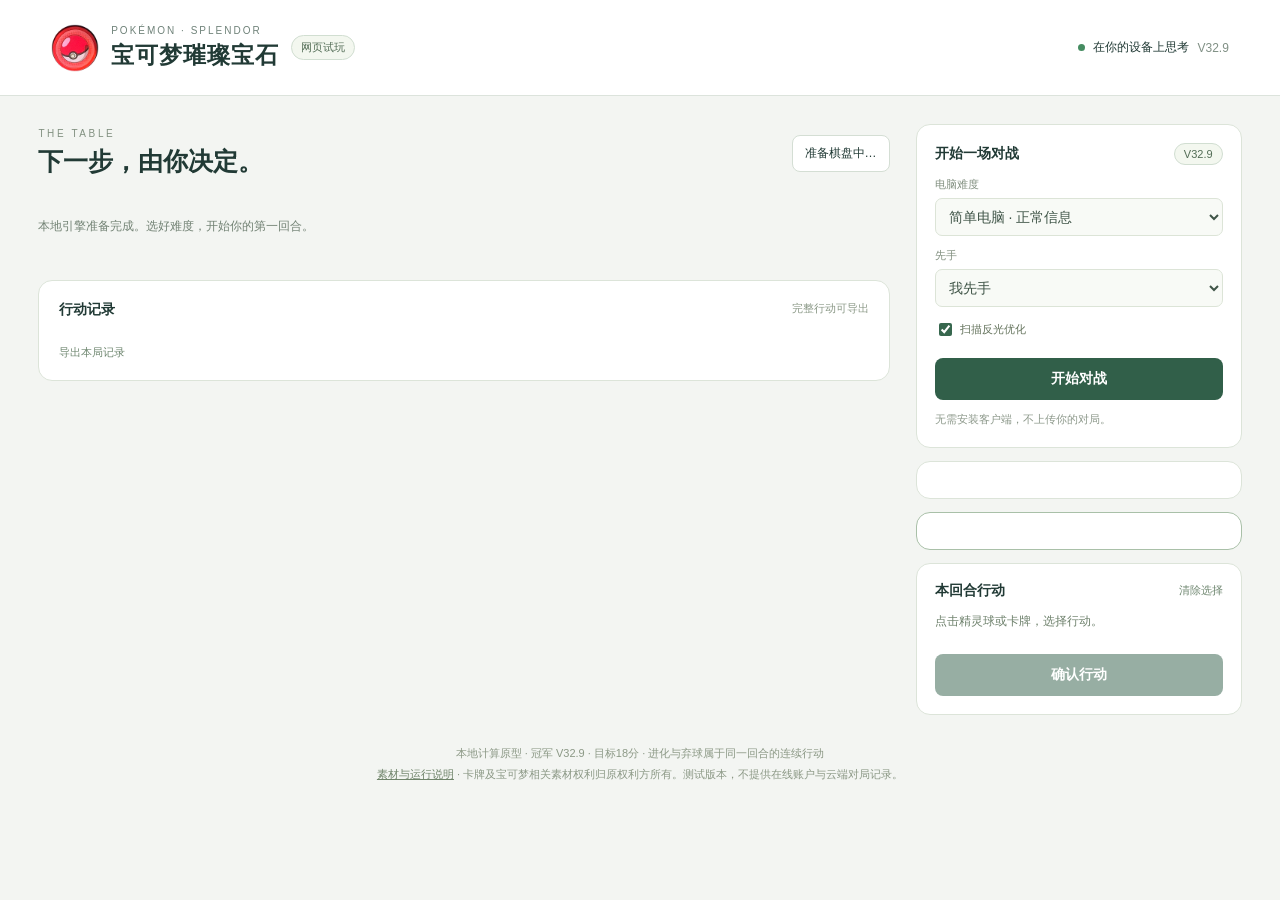
==== index.html @ 97e4002e "Publish browser-local V32.9 static demo" ====
<!doctype html>
<html lang="zh-CN"><head><meta charset="utf-8"><meta name="viewport" content="width=device-width,initial-scale=1"><title>宝可梦璀璨宝石 · 本地 AI 对战</title><link rel="stylesheet" href="style.css"><link rel="stylesheet" href="art.css"></head>
<body>
<header><div class="brand"><img src="assets/balls/ball-red.png" alt=""><div><small>POKÉMON · SPLENDOR</small><h1>宝可梦璀璨宝石</h1></div><span class="tag">网页试玩</span></div><div class="local"><i></i>在你的设备上思考<span id="version">正在加载</span></div></header>
<main><section class="table-area">
<div class="table-heading"><div><span class="eyebrow">THE TABLE</span><h2>下一步，由你决定。</h2></div><div class="turn" id="turn">准备棋盘中…</div></div>
<section class="bank" aria-label="公共精灵球" id="bank"></section>
<div class="hint" id="hint">首次下载冠军模型和计算引擎。之后 AI 的思考全部在本地完成。</div>
<section class="market" id="market" aria-label="卡牌展示区"></section>
<section class="history-box"><h3>行动记录 <span>完整行动可导出</span></h3><ol id="history"></ol><button id="export" class="text-button">导出本局记录</button></section>
</section><aside>
<section class="settings panel"><div class="panel-title"><h3>开始一场对战</h3><span class="tag">V32.9</span></div><label for="difficulty">电脑难度</label><select id="difficulty"><option value="simple">简单电脑 · 正常信息</option><option value="medium">中等电脑 · 正常信息</option><option value="hard">困难电脑 · 公开信息</option></select><label for="first">先手</label><select id="first"><option value="0">我先手</option><option value="1">电脑先手</option></select><label class="scan-toggle"><input type="checkbox" id="scan-correction" checked> 扫描反光优化</label><button id="new" class="primary" disabled>加载本地引擎中…</button><p class="fine" id="runtime">无需安装客户端，不上传你的对局。</p></section>
<section class="panel player-panel" id="opponent"></section><section class="panel player-panel own" id="human"></section>
<section class="panel decision"><div class="panel-title"><h3 id="decision-title">本回合行动</h3><button id="clear" class="text-button">清除选择</button></div><p id="selection">点击精灵球或卡牌，选择行动。</p><div id="actions"></div><button id="confirm" class="primary" disabled>确认行动</button><div id="thinking" hidden><div class="pulse-ball"></div><span>电脑正在本地搜索，请稍候…</span></div></section>
</aside></main>
<footer>本地计算原型 · 冠军 V32.9 · 目标18分 · 进化与弃球属于同一回合的连续行动<br><a href="ASSETS.md">素材与运行说明</a> · 卡牌及宝可梦相关素材权利归原权利方所有。测试版本，不提供在线账户与云端对局记录。</footer>
<div id="zoom" hidden aria-label="卡牌放大预览"></div><div id="toast" role="status" hidden></div>
<script type="module" src="app.js"></script></body></html>
---- style.css ----
@font-face{font-family:system;src:local("Microsoft YaHei")}*{box-sizing:border-box}body{margin:0;background:#f3f5f2;color:#213a35;font-family:system,"Microsoft YaHei",sans-serif;font-size:14px}button,select{font:inherit}button{cursor:pointer}button:disabled{cursor:default;opacity:.5}header{height:96px;background:#fff;border-bottom:1px solid #dce3dc;padding:0 4vw;display:flex;justify-content:space-between;align-items:center}.brand{display:flex;gap:12px;align-items:center}.brand>img{width:54px;height:54px;image-rendering:pixelated}.brand small{font-size:10px;letter-spacing:2px;color:#6f8279}h1{margin:3px 0;font-size:23px;letter-spacing:1px}.tag{border:1px solid #d1ded1;background:#f3f7ef;border-radius:20px;padding:4px 9px;font-size:11px;color:#526c55;white-space:nowrap}.local{display:flex;gap:8px;align-items:center;font-size:12px}.local i{width:7px;height:7px;background:#458c61;border-radius:50%}.local span{color:#809085}main{max-width:1490px;margin:auto;padding:28px 3vw;display:grid;grid-template-columns:minmax(0,1fr) 326px;gap:26px}.table-heading{display:flex;justify-content:space-between;align-items:center;margin-bottom:22px}.eyebrow{letter-spacing:2.6px;font-size:10px;color:#829181}h2{font-size:25px;margin:5px 0}.turn{font-size:12px;border:1px solid #d4ded4;border-radius:8px;padding:9px 12px;background:white}.bank{display:grid;grid-template-columns:repeat(6,1fr);gap:9px}.ball-button{position:relative;border:1px solid #dce3d8;background:#fff;border-radius:14px;min-height:100px;display:flex;flex-direction:column;align-items:center;gap:2px;color:#455648;transition:transform .16s,border-color .16s,box-shadow .16s}.ball-button:hover:not(:disabled){transform:translateY(-3px);box-shadow:0 8px 16px #213a3510}.ball-button img{width:57px;height:57px;image-rendering:pixelated;filter:drop-shadow(0 5px 3px #25392118)}.ball-button .count{position:absolute;right:9px;top:8px;font-size:16px;font-weight:700}.ball-button .color-label{font-size:11px}.ball-button.selected{border:2px solid #397451;background:#f0f8ed;box-shadow:0 0 0 3px #39745115}.ball-button .selected-count{background:#397451;color:white;border-radius:15px;position:absolute;left:6px;top:7px;min-width:21px;padding:2px;font-size:11px}.hint{font-size:12px;color:#728274;margin:13px 0 20px;min-height:18px}.market{display:flex;flex-direction:column;gap:14px}.tier{display:grid;grid-template-columns:90px repeat(4,minmax(0,1fr));gap:12px;padding:12px;border-radius:16px;background:#e6ece3;border:1px solid #dce5d9;min-height:177px}.tier:first-child{background:#eae6f1;border-color:#e0daea}.deck{border:0;border-radius:7px;padding:0;background:transparent;position:relative;align-self:center}.deck img{width:85px;height:139px;object-fit:contain;filter:drop-shadow(0 3px 2px #19251822)}.deck>span{position:absolute;bottom:4px;right:1px;background:#fcfff9ed;color:#41543e;border-radius:5px;padding:3px 6px;font-size:11px}.card{position:relative;display:flex;justify-content:center;align-self:center;min-height:148px;border:2px solid transparent;background:transparent;border-radius:9px;padding:2px;transition:transform .18s}.card>img{height:149px;max-width:100%;border-radius:5px;object-fit:contain;filter:drop-shadow(0 3px 3px #1925181e)}.card:hover{transform:translateY(-3px)}.card.affordable:after{content:'可捕获';position:absolute;bottom:5px;right:4px;background:#e9ffe7;color:#24753e;font-size:10px;border-radius:4px;padding:3px 5px;box-shadow:0 1px 4px #0002}.card.evolvable:before{content:'可进化';position:absolute;top:4px;right:4px;background:#eee2ff;color:#704997;font-size:10px;border-radius:4px;padding:3px 5px;z-index:1}.card.selected{border-color:#3b805a;background:#d9e9d5}.empty{align-self:center;justify-self:center;color:#a3ada2;font-size:12px}aside{display:flex;flex-direction:column;gap:13px}.panel{border:1px solid #dce4d9;border-radius:14px;padding:18px;background:#fff}.panel-title{display:flex;align-items:center;justify-content:space-between;margin-bottom:12px}h3{font-size:14px;margin:0}.settings label{display:block;font-size:11px;color:#829080;margin:12px 0 6px}select{width:100%;background:#f8faf6;border:1px solid #dce4d7;border-radius:7px;padding:9px;color:#3f5447}.primary{width:100%;border:0;color:#fff;background:#315f49;border-radius:8px;padding:12px;margin-top:13px;font-weight:600}.primary:hover:not(:disabled){background:#244b38}.fine{color:#8c988a;font-size:11px;line-height:1.7;margin:10px 0 0}.player-panel h3{display:flex;justify-content:space-between}.score{font-weight:700;color:#456851}.own{border-color:#a9c0a8}.inventory{display:flex;gap:4px;justify-content:space-between;margin-top:12px}.inventory>div{display:flex;flex-direction:column;align-items:center;min-width:34px;font-size:12px}.inventory img{width:29px;height:29px;image-rendering:pixelated}.inventory small{font-size:10px;color:#899582;margin-top:3px}.mini-cards{display:flex;gap:4px;flex-wrap:wrap;margin-top:9px}.mini{font-size:10px;padding:3px 5px;border:1px solid #dce4d9;border-radius:4px;background:#f8faf6;color:#3c5143}.mini:hover{border-color:#3d7554}.caption{font-size:10px;color:#879783;margin-top:10px}.text-button{border:0;padding:0;background:transparent;color:#6f8770;font-size:11px}.decision p{font-size:12px;line-height:1.6;color:#6e816c;margin:0 0 10px}#actions{max-height:240px;overflow-y:auto;display:flex;flex-direction:column;gap:6px}.action{background:#f6f9f2;border:1px solid #dde7d7;padding:9px;text-align:left;border-radius:7px;font-size:12px;color:#405640;line-height:1.5}.action.chosen{background:#e3efdf;border-color:#44815b}.action small{display:block;color:#84927c;font-size:10px;margin-top:2px}#thinking{align-items:center;gap:9px;font-size:12px;color:#61755e;padding-top:15px}#thinking:not([hidden]){display:flex}.pulse-ball{width:16px;height:16px;border:3px solid #c7d8be;border-top-color:#3a754e;border-radius:50%;animation:spin .8s linear infinite}@keyframes spin{to{transform:rotate(360deg)}}.history-box{margin-top:24px;padding:20px;background:#fff;border-radius:14px;border:1px solid #dce4d9}.history-box h3{display:flex;justify-content:space-between}.history-box h3 span{font-weight:400;font-size:11px;color:#8a9886}#history{max-height:160px;overflow:auto;list-style:none;padding:0;margin:12px 0;font-size:12px;line-height:1.8}#history li{padding:6px 0;border-bottom:1px dashed #e9eee5}#history li span{color:#94a28d;margin-right:8px}footer{text-align:center;font-size:11px;line-height:1.9;color:#8b9885;padding:0 20px 28px}footer a{color:#6f846a}#zoom{position:fixed;pointer-events:none;z-index:20;top:100px;left:50%;transform:translateX(-50%);padding:9px;background:#fff;border-radius:14px;box-shadow:0 15px 80px #16312655}#zoom img{max-height:72vh;max-width:65vw;border-radius:7px}#toast{position:fixed;bottom:24px;left:50%;transform:translateX(-50%);padding:12px 22px;border-radius:10px;background:#294d3b;color:white;z-index:30;max-width:90vw;box-shadow:0 6px 25px #0002}@media(min-width:1500px){.card>img{height:175px}.tier{min-height:201px}.deck img{height:160px}}@media(max-width:1050px){main{grid-template-columns:minmax(0,1fr) 290px;padding:20px 16px;gap:16px}.tier{gap:5px;grid-template-columns:65px repeat(4,minmax(0,1fr));padding:8px}.deck img{width:64px;height:112px}.card>img{height:124px}.card{min-height:124px}.tier{min-height:145px}.bank{gap:5px}.ball-button{min-height:90px}.ball-button img{width:48px;height:48px}.ball-button .count{right:6px;font-size:14px}.brand h1{font-size:19px}.local span{display:none}}@media(max-width:760px){header{height:78px;padding:0 15px}.brand{gap:5px}.brand>img{width:40px;height:40px}.brand .tag,.local{display:none}h1{font-size:19px}main{display:flex;flex-direction:column;padding:20px 10px}.table-heading{margin-bottom:15px}h2{font-size:21px}.bank{gap:4px}.ball-button{min-height:83px;border-radius:10px}.ball-button img{width:42px;height:42px;margin-top:8px}.ball-button .count{right:5px;top:4px;font-size:12px}.ball-button .color-label{font-size:10px}.tier{grid-template-columns:55px repeat(4,minmax(0,1fr));gap:2px;padding:6px;min-height:127px}.card{padding:1px;min-height:110px}.card>img{height:110px}.deck img{width:50px;height:95px}.card.affordable:after{font-size:8px;padding:2px;right:0}.card.evolvable:before{font-size:8px;padding:2px;right:0}.panel{padding:15px}.settings{order:3}.decision{order:-1}aside{gap:10px}.history-box{display:none}.inventory img{width:35px;height:35px}#zoom{top:12vh}}
---- art.css ----
/* Non-destructive display correction. Original scans and all printed information stay intact. */
.brand>img,.ball-button img,.inventory img{image-rendering:auto;object-fit:contain}
.brand>img{width:48px;height:48px}
.ball-button img{width:59px;height:59px;margin-top:8px;filter:drop-shadow(0 4px 3px #243d2422)}
.ball-button .count{z-index:1;background:#ffffffde;border-radius:12px;min-width:23px;padding:1px}
.ball-button.selected img{transform:translateY(-2px);filter:drop-shadow(0 6px 4px #2e713d30)}
.inventory img{width:30px;height:30px}
.card-surface{position:relative;display:block;height:149px;aspect-ratio:600/950;max-width:100%;border-radius:5px;overflow:hidden;filter:drop-shadow(0 3px 3px #1925181e);isolation:isolate}
.card-surface>img{display:block;width:100%;height:100%;object-fit:contain;border-radius:5px;filter:contrast(1.035) saturate(1.04)}
.card-surface>.glare-correction{position:absolute;inset:0;pointer-events:none;filter:brightness(.95) contrast(1.15) saturate(1.10);opacity:.28;mask-image:radial-gradient(ellipse at 78% 48%,#000 0%,#000 15%,transparent 72%)}
.card-surface[data-glare=right]>.glare-correction{opacity:.64;mask-image:radial-gradient(ellipse at 83% 50%,#000 0%,#000 18%,transparent 73%)}
.card-surface[data-glare=top-right]>.glare-correction{opacity:.58;mask-image:radial-gradient(ellipse at 77% 22%,#000 0%,#000 12%,transparent 67%)}
.original-scans .card-surface>img{filter:none}
.original-scans .card-surface>.glare-correction{display:none}
.settings .scan-toggle{display:flex;align-items:center;gap:5px;margin-top:13px;color:#64735c;font-size:11px}
.scan-toggle input{accent-color:#37674e}
#zoom .card-surface{height:min(76vh,820px);max-width:70vw;filter:none;border-radius:8px}
#zoom .card-surface>img{width:100%;height:100%;max-width:none;max-height:none}
@media(min-width:1500px){.card-surface{height:175px}}
@media(max-width:1050px){.card-surface{height:124px}.ball-button img{width:48px;height:48px}}
@media(max-width:760px){.card-surface{height:110px}.ball-button img{width:43px;height:43px}.inventory img{width:35px;height:35px}.tier:first-child{grid-template-columns:55px minmax(0,1fr) 55px minmax(0,1fr)!important}}
@media(prefers-reduced-motion:reduce){.ball-button,.card{transition:none}.pulse-ball{animation:none}}
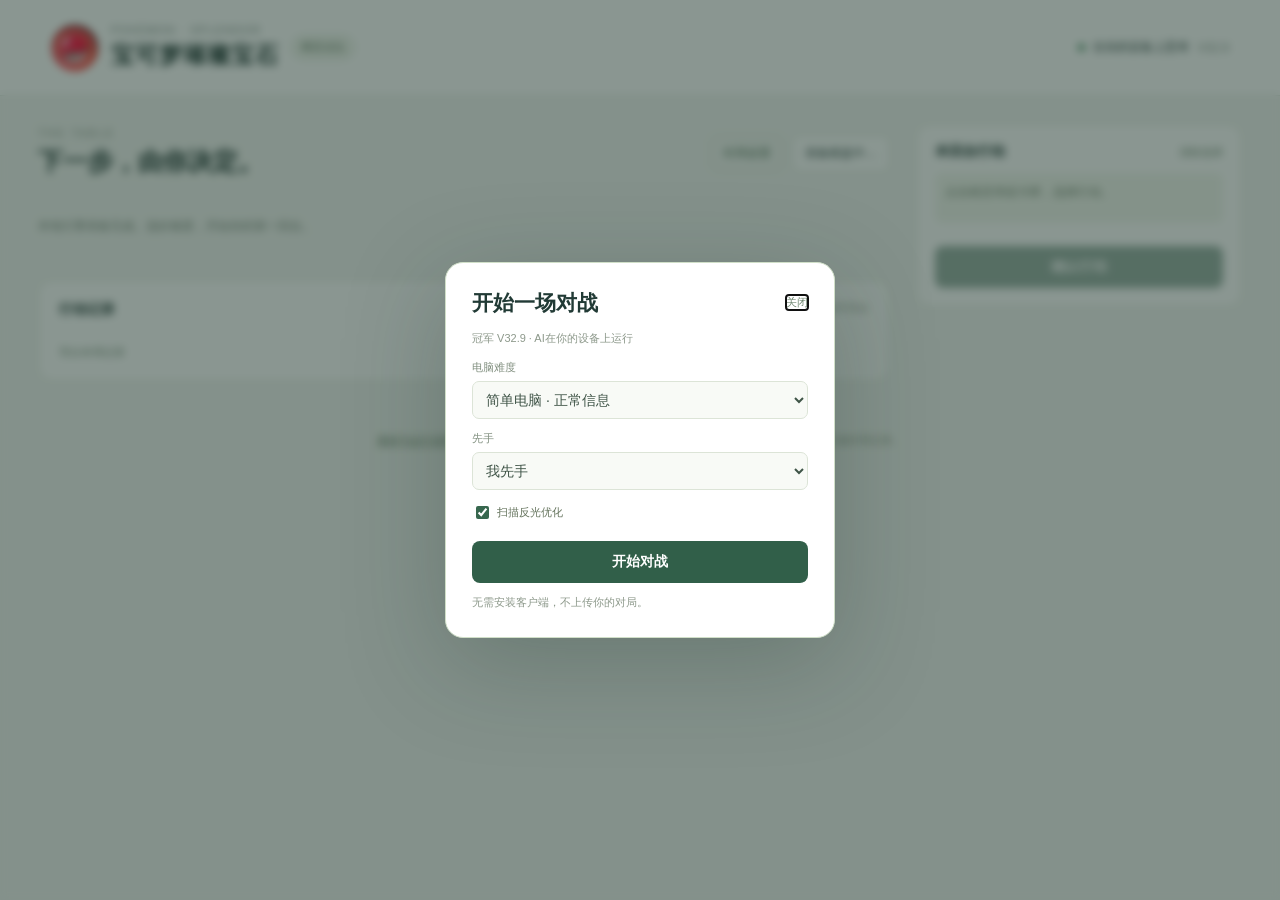
==== commit e5794806: "Publish browser-local V32.9 static demo" ====
--- a/index.html
+++ b/index.html
@@ -1,18 +1,18 @@
 <!doctype html>
-<html lang="zh-CN"><head><meta charset="utf-8"><meta name="viewport" content="width=device-width,initial-scale=1"><title>宝可梦璀璨宝石 · 本地 AI 对战</title><link rel="stylesheet" href="style.css"><link rel="stylesheet" href="art.css"></head>
+<html lang="zh-CN"><head><meta charset="utf-8"><meta name="viewport" content="width=device-width,initial-scale=1"><title>宝可梦璀璨宝石 · 本地 AI 对战</title><link rel="stylesheet" href="style.css"><link rel="stylesheet" href="art.css"><link rel="stylesheet" href="interaction.css?v=2"></head>
 <body>
 <header><div class="brand"><img src="assets/balls/ball-red.png" alt=""><div><small>POKÉMON · SPLENDOR</small><h1>宝可梦璀璨宝石</h1></div><span class="tag">网页试玩</span></div><div class="local"><i></i>在你的设备上思考<span id="version">正在加载</span></div></header>
 <main><section class="table-area">
-<div class="table-heading"><div><span class="eyebrow">THE TABLE</span><h2>下一步，由你决定。</h2></div><div class="turn" id="turn">准备棋盘中…</div></div>
+<div class="table-heading"><div><span class="eyebrow">THE TABLE</span><h2>下一步，由你决定。</h2></div><div class="game-controls"><span id="difficulty-label"></span><button id="open-setup" class="subtle-button" disabled>对局设置</button><div class="turn" id="turn">准备棋盘中…</div></div></div>
 <section class="bank" aria-label="公共精灵球" id="bank"></section>
 <div class="hint" id="hint">首次下载冠军模型和计算引擎。之后 AI 的思考全部在本地完成。</div>
 <section class="market" id="market" aria-label="卡牌展示区"></section>
 <section class="history-box"><h3>行动记录 <span>完整行动可导出</span></h3><ol id="history"></ol><button id="export" class="text-button">导出本局记录</button></section>
 </section><aside>
-<section class="settings panel"><div class="panel-title"><h3>开始一场对战</h3><span class="tag">V32.9</span></div><label for="difficulty">电脑难度</label><select id="difficulty"><option value="simple">简单电脑 · 正常信息</option><option value="medium">中等电脑 · 正常信息</option><option value="hard">困难电脑 · 公开信息</option></select><label for="first">先手</label><select id="first"><option value="0">我先手</option><option value="1">电脑先手</option></select><label class="scan-toggle"><input type="checkbox" id="scan-correction" checked> 扫描反光优化</label><button id="new" class="primary" disabled>加载本地引擎中…</button><p class="fine" id="runtime">无需安装客户端，不上传你的对局。</p></section>
 <section class="panel player-panel" id="opponent"></section><section class="panel player-panel own" id="human"></section>
 <section class="panel decision"><div class="panel-title"><h3 id="decision-title">本回合行动</h3><button id="clear" class="text-button">清除选择</button></div><p id="selection">点击精灵球或卡牌，选择行动。</p><div id="actions"></div><button id="confirm" class="primary" disabled>确认行动</button><div id="thinking" hidden><div class="pulse-ball"></div><span>电脑正在本地搜索，请稍候…</span></div></section>
 </aside></main>
+<dialog id="setup-dialog" aria-labelledby="setup-title"><section class="settings"><div class="panel-title"><h3 id="setup-title">开始一场对战</h3><button id="close-setup" class="text-button" aria-label="关闭对局设置">关闭</button></div><p class="fine">冠军 V32.9 · AI在你的设备上运行</p><label for="difficulty">电脑难度</label><select id="difficulty"><option value="simple">简单电脑 · 正常信息</option><option value="medium">中等电脑 · 正常信息</option><option value="hard">困难电脑 · 公开信息</option></select><label for="first">先手</label><select id="first"><option value="0">我先手</option><option value="1">电脑先手</option></select><label class="scan-toggle"><input type="checkbox" id="scan-correction" checked> 扫描反光优化</label><p id="setup-warning" class="fine" hidden>开始新对局将结束当前对局；关闭此窗口可继续原对局。</p><button id="new" class="primary" disabled>加载本地引擎中…</button><p class="fine" id="runtime">无需安装客户端，不上传你的对局。</p></section></dialog>
 <footer>本地计算原型 · 冠军 V32.9 · 目标18分 · 进化与弃球属于同一回合的连续行动<br><a href="ASSETS.md">素材与运行说明</a> · 卡牌及宝可梦相关素材权利归原权利方所有。测试版本，不提供在线账户与云端对局记录。</footer>
 <div id="zoom" hidden aria-label="卡牌放大预览"></div><div id="toast" role="status" hidden></div>
-<script type="module" src="app.js"></script></body></html>
+<script type="module" src="app.js?v=2"></script></body></html>
--- a/interaction.css
+++ b/interaction.css
@@ -0,0 +1,14 @@
+[hidden]{display:none!important}
+.game-controls{display:flex;align-items:center;gap:9px;flex-wrap:wrap;justify-content:flex-end}
+#difficulty-label{font-size:11px;color:#7c8d75}
+.subtle-button{border:1px solid #cfdcc9;border-radius:7px;background:transparent;color:#466a4d;padding:8px 11px;font-size:12px}
+.subtle-button:hover:not(:disabled){background:#e7efe2}
+#setup-dialog{border:1px solid #d0dfc8;border-radius:18px;padding:26px;width:min(390px,92vw);box-shadow:0 25px 100px #16352640;color:#213a35}
+#setup-dialog::backdrop{background:#162f2580;backdrop-filter:blur(4px)}
+#setup-title{font-size:21px}
+#setup-dialog .fine{line-height:1.7}
+.player-panel:empty{display:none}
+.decision{position:sticky;top:16px}
+#selection{padding:10px;background:#f3f7ef;border-radius:7px;min-height:50px}
+#confirm:not(:disabled){box-shadow:0 3px 12px #315f4925}
+@media(max-width:760px){.game-controls{max-width:50%;gap:5px}.game-controls .turn{font-size:10px;padding:6px}#difficulty-label{display:none}.subtle-button{font-size:11px;padding:6px 9px}.decision{position:static}}
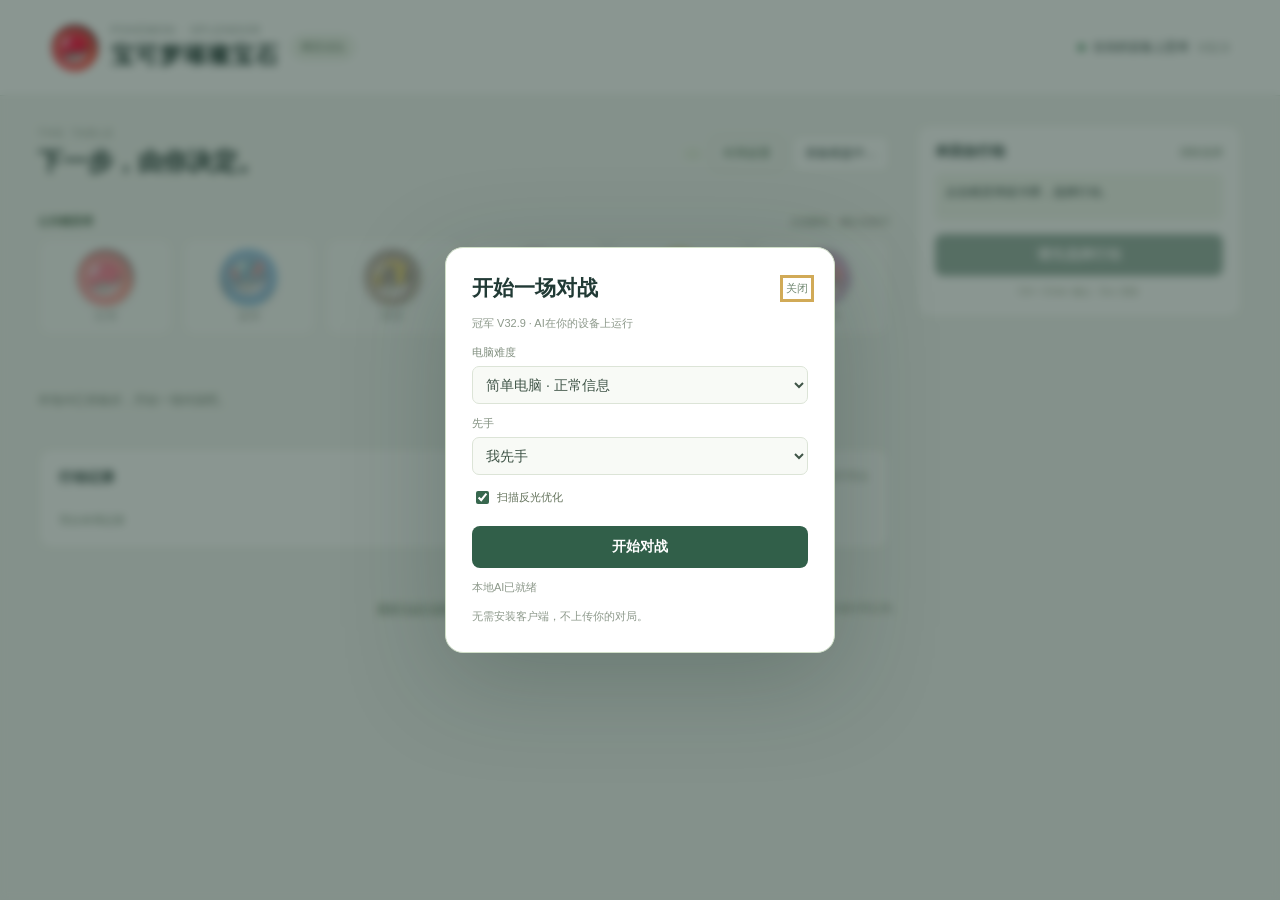
==== commit b28500a5: "Publish browser-local V32.9 static demo" ====
--- a/index.html
+++ b/index.html
@@ -1,18 +1,20 @@
 <!doctype html>
-<html lang="zh-CN"><head><meta charset="utf-8"><meta name="viewport" content="width=device-width,initial-scale=1"><title>宝可梦璀璨宝石 · 本地 AI 对战</title><link rel="stylesheet" href="style.css"><link rel="stylesheet" href="art.css"><link rel="stylesheet" href="interaction.css?v=2"></head>
+<html lang="zh-CN"><head><meta charset="utf-8"><meta name="viewport" content="width=device-width,initial-scale=1"><title>宝可梦璀璨宝石 · 本地 AI 对战</title><link rel="stylesheet" href="style.css"><link rel="stylesheet" href="art.css"><link rel="stylesheet" href="interaction.css?v=2"><link rel="stylesheet" href="experience.css?v=3"></head>
 <body>
 <header><div class="brand"><img src="assets/balls/ball-red.png" alt=""><div><small>POKÉMON · SPLENDOR</small><h1>宝可梦璀璨宝石</h1></div><span class="tag">网页试玩</span></div><div class="local"><i></i>在你的设备上思考<span id="version">正在加载</span></div></header>
 <main><section class="table-area">
-<div class="table-heading"><div><span class="eyebrow">THE TABLE</span><h2>下一步，由你决定。</h2></div><div class="game-controls"><span id="difficulty-label"></span><button id="open-setup" class="subtle-button" disabled>对局设置</button><div class="turn" id="turn">准备棋盘中…</div></div></div>
-<section class="bank" aria-label="公共精灵球" id="bank"></section>
+<div class="table-heading"><div><span class="eyebrow">THE TABLE</span><h2>下一步，由你决定。</h2></div><div class="game-controls"><span id="difficulty-label"></span><span id="score-strip"></span><button id="open-setup" class="subtle-button" disabled>对局设置</button><div class="turn" id="turn">准备棋盘中…</div></div></div>
+<section class="resource-dock"><div class="bank-heading"><strong id="bank-label">公共精灵球</strong><span id="bank-tip">点选颜色，确认后执行</span></div><section class="bank" aria-label="公共精灵球" id="bank"></section><div id="ball-quick-actions"></div></section>
 <div class="hint" id="hint">首次下载冠军模型和计算引擎。之后 AI 的思考全部在本地完成。</div>
+<div id="last-action" class="last-action" hidden></div>
 <section class="market" id="market" aria-label="卡牌展示区"></section>
 <section class="history-box"><h3>行动记录 <span>完整行动可导出</span></h3><ol id="history"></ol><button id="export" class="text-button">导出本局记录</button></section>
 </section><aside>
 <section class="panel player-panel" id="opponent"></section><section class="panel player-panel own" id="human"></section>
-<section class="panel decision"><div class="panel-title"><h3 id="decision-title">本回合行动</h3><button id="clear" class="text-button">清除选择</button></div><p id="selection">点击精灵球或卡牌，选择行动。</p><div id="actions"></div><button id="confirm" class="primary" disabled>确认行动</button><div id="thinking" hidden><div class="pulse-ball"></div><span>电脑正在本地搜索，请稍候…</span></div></section>
+<section class="panel decision"><div class="panel-title"><h3 id="decision-title">本回合行动</h3><button id="clear" class="text-button">清除选择</button></div><div id="selection" role="status" aria-live="polite">点击精灵球或卡牌，选择行动。</div><div id="actions"></div><div id="thinking" hidden><div class="thinking-heading"><span>电脑正在思考</span><span id="thinking-time">0.0 秒</span></div><progress id="search-progress" max="1" value="0" aria-label="电脑搜索进度"></progress><small id="search-count">正在评估当前局面…</small></div><button id="confirm" class="primary" disabled>请先选择行动</button><small class="keyboard-hint">Ctrl + Enter 确认 · Esc 清除</small></section>
 </aside></main>
-<dialog id="setup-dialog" aria-labelledby="setup-title"><section class="settings"><div class="panel-title"><h3 id="setup-title">开始一场对战</h3><button id="close-setup" class="text-button" aria-label="关闭对局设置">关闭</button></div><p class="fine">冠军 V32.9 · AI在你的设备上运行</p><label for="difficulty">电脑难度</label><select id="difficulty"><option value="simple">简单电脑 · 正常信息</option><option value="medium">中等电脑 · 正常信息</option><option value="hard">困难电脑 · 公开信息</option></select><label for="first">先手</label><select id="first"><option value="0">我先手</option><option value="1">电脑先手</option></select><label class="scan-toggle"><input type="checkbox" id="scan-correction" checked> 扫描反光优化</label><p id="setup-warning" class="fine" hidden>开始新对局将结束当前对局；关闭此窗口可继续原对局。</p><button id="new" class="primary" disabled>加载本地引擎中…</button><p class="fine" id="runtime">无需安装客户端，不上传你的对局。</p></section></dialog>
+<dialog id="setup-dialog" aria-labelledby="setup-title"><section class="settings"><div class="panel-title"><h3 id="setup-title">开始一场对战</h3><button id="close-setup" class="text-button" aria-label="关闭对局设置">关闭</button></div><p class="fine">冠军 V32.9 · AI在你的设备上运行</p><label for="difficulty">电脑难度</label><select id="difficulty"><option value="simple">简单电脑 · 正常信息</option><option value="medium">中等电脑 · 正常信息</option><option value="hard">困难电脑 · 公开信息</option></select><label for="first">先手</label><select id="first"><option value="0">我先手</option><option value="1">电脑先手</option></select><label class="scan-toggle"><input type="checkbox" id="scan-correction" checked> 扫描反光优化</label><p id="setup-warning" class="fine" hidden>开始新对局将结束当前对局；关闭此窗口可继续原对局。</p><button id="new" class="primary" disabled>加载本地引擎中…</button><p class="fine" id="load-state">正在下载本地AI…</p><p class="fine" id="runtime">无需安装客户端，不上传你的对局。</p></section></dialog>
+<dialog id="card-dialog" aria-labelledby="detail-title"><div class="panel-title"><h3 id="detail-title">卡牌详情</h3><button id="close-card" class="subtle-button">关闭卡牌预览</button></div><div id="detail-art"></div><p class="fine">这里只查看卡面，不会执行行动。</p></dialog>
 <footer>本地计算原型 · 冠军 V32.9 · 目标18分 · 进化与弃球属于同一回合的连续行动<br><a href="ASSETS.md">素材与运行说明</a> · 卡牌及宝可梦相关素材权利归原权利方所有。测试版本，不提供在线账户与云端对局记录。</footer>
 <div id="zoom" hidden aria-label="卡牌放大预览"></div><div id="toast" role="status" hidden></div>
-<script type="module" src="app.js?v=2"></script></body></html>
+<script type="module" src="app.js?v=3"></script></body></html>
--- a/experience.css
+++ b/experience.css
@@ -0,0 +1,24 @@
+button,select{touch-action:manipulation}button:focus-visible,select:focus-visible,summary:focus-visible{outline:3px solid #d1aa57;outline-offset:3px}
+.resource-dock{position:sticky;top:8px;z-index:8;background:#f3f5f2f5;border-radius:14px;padding:9px 0 5px;backdrop-filter:blur(8px)}
+.bank-heading{display:flex;justify-content:space-between;align-items:center;gap:10px;margin-bottom:9px;font-size:11px;color:#758470}.bank-heading strong{color:#446449;white-space:nowrap}.bank-heading span{text-align:right;font-size:10px}
+.ball-slot{min-width:0}.ball-slot>.ball-button{width:100%}.ball-button{min-height:98px}.ball-button.last-taken{box-shadow:inset 0 -3px #d2b266}
+.ball-steps{display:flex;align-items:center;justify-content:space-between;gap:3px;margin-top:6px;background:white;border-radius:7px;border:1px solid #d4dfcc;padding:2px}.ball-steps button{width:32px;height:32px;border:0;border-radius:5px;background:#edf3e6;color:#375d3d;font-size:20px}.ball-steps span{font-size:12px;font-weight:600}.ball-steps button:disabled{opacity:.35}
+#ball-quick-actions{min-height:38px;display:flex;justify-content:flex-start;align-items:center}.double-choice{padding:7px 12px;border:1px solid #bdd0ae;border-radius:7px;background:#f6faee;color:#486540;font-size:12px}
+.premium{grid-template-columns:90px minmax(0,1fr) 90px minmax(0,1fr)}
+.card{user-select:none;-webkit-user-select:none;-webkit-touch-callout:none}.card img{pointer-events:none}.card.selected{box-shadow:0 0 0 2px #3c785036}.mini.last-move{border-color:#b99d4b;background:#fff8e4}
+.card:active{transform:translateY(0)}.last-action{font-size:12px;color:#576d4e;background:#ebf1e4;border-left:3px solid #a8bb8d;padding:9px 12px;border-radius:5px;margin-bottom:14px}
+.score-progress{height:4px;width:100%;margin-top:10px;appearance:none;border:none;border-radius:4px;overflow:hidden;background:#eef2e8}.score-progress::-webkit-progress-bar{background:#eef2e8}.score-progress::-webkit-progress-value{background:#829b65}.own .score-progress::-webkit-progress-value{background:#3f7c56}.score-progress::-moz-progress-bar{background:#829b65}
+.owned-cards{margin-top:9px}.owned-cards summary{cursor:pointer;color:#708565;font-size:11px;padding:4px 0}.player-panel .caption{margin-top:8px}.player-panel{padding:15px}
+#score-strip{font-size:12px;font-weight:600;color:#456849;padding:6px 9px;background:#e8efe1;border-radius:6px}
+#selection{font-size:12px;line-height:1.6;min-height:48px}.payment-preview{display:flex;align-items:center;gap:7px;flex-wrap:wrap;margin-top:6px;color:#74846c;font-size:11px}.payment-token{display:inline-flex;align-items:center;gap:2px;color:#36593b}.payment-token img{width:23px;height:23px;object-fit:contain}
+#thinking:not([hidden]){display:block;padding-top:6px}.thinking-heading{display:flex;align-items:center;justify-content:space-between;font-size:12px;color:#466247}#thinking-time{color:#8b987f;font-size:11px;font-variant-numeric:tabular-nums}#search-progress{width:100%;height:5px;appearance:none;border:0;border-radius:5px;overflow:hidden;margin:9px 0;background:#e8efdf}#search-progress::-webkit-progress-bar{background:#e8efdf}#search-progress::-webkit-progress-value{background:#639660;transition:width .12s}#search-count{display:block;font-size:10px;color:#8b987f}.keyboard-hint{display:block;margin-top:9px;color:#a2ad98;text-align:center;font-size:10px}
+#card-dialog{border:1px solid #d2dfca;border-radius:15px;padding:18px;width:min(430px,92vw);max-height:94dvh;color:#31513a;overflow:auto}#card-dialog::backdrop{background:#112e23b0;backdrop-filter:blur(5px)}#detail-art{display:flex;justify-content:center}#detail-art .card-surface{height:min(70dvh,680px);max-width:100%;filter:none}.history-box{margin-top:18px}aside{gap:12px}.decision{top:12px}
+@media(max-width:1050px){.premium{grid-template-columns:65px minmax(0,1fr) 65px minmax(0,1fr)}}
+@media(max-width:760px){
+ body.has-game{padding-bottom:220px}main{padding-top:12px}.table-heading{gap:7px}.table-heading h2{font-size:18px}.eyebrow{font-size:8px}.game-controls{max-width:54%}.game-controls .turn{width:100%;text-align:right;font-size:10px}#score-strip{font-size:10px;padding:5px}
+ .resource-dock{top:0;padding:7px 0 5px;border-bottom:1px solid #d9e3d2;border-radius:0}.bank-heading{margin-bottom:5px}.bank-heading span{font-size:8px}.ball-button{min-height:75px}.ball-button img{width:40px;height:40px;margin-top:8px}.ball-button .color-label{font-size:9px}.ball-button .count{font-size:11px;right:2px;top:3px}.ball-button .selected-count{left:3px;top:3px;min-width:16px;font-size:9px}.ball-steps button{width:24px;height:28px;font-size:17px}.ball-steps{gap:0}.ball-steps span{font-size:10px}
+ .premium{grid-template-columns:55px minmax(0,1fr) 55px minmax(0,1fr)}.hint{font-size:10px;margin:8px 0 12px}.last-action{font-size:10px;padding:7px 9px}
+ .has-game .decision{position:fixed;left:8px;right:8px;bottom:max(8px,env(safe-area-inset-bottom));top:auto;z-index:12;padding:12px 14px;border-color:#c2d2b6;box-shadow:0 -6px 35px #27482c20;max-height:44dvh;overflow-y:auto;background:#fffffff5;backdrop-filter:blur(8px)}
+ .decision .panel-title{margin-bottom:6px}.decision #selection{font-size:11px;padding:7px 9px;min-height:34px}.decision #actions{max-height:90px;margin-top:5px}.decision .primary{margin-top:8px;padding:11px}.keyboard-hint{display:none}.decision .action{padding:7px;font-size:11px}#thinking:not([hidden]){padding-top:4px}#search-progress{margin:5px 0}.history-box{display:block;padding:15px}#history{max-height:120px}
+ .inventory img{width:30px;height:30px}.player-panel{padding:13px}.table-area{min-width:0}footer{padding-bottom:20px}
+}
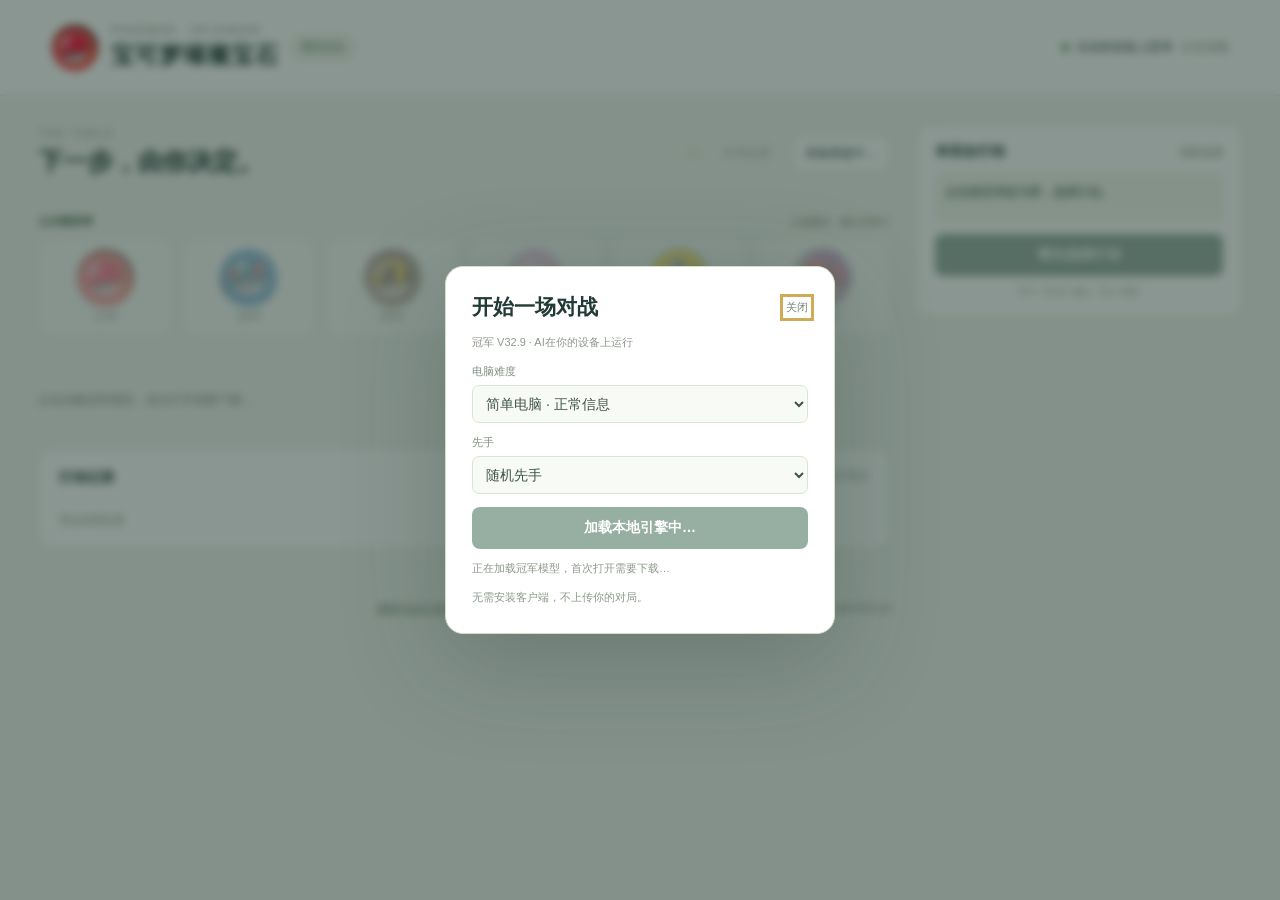
==== commit 21135650: "Publish browser-local V32.9 static demo" ====
--- a/index.html
+++ b/index.html
@@ -1,5 +1,5 @@
 <!doctype html>
-<html lang="zh-CN"><head><meta charset="utf-8"><meta name="viewport" content="width=device-width,initial-scale=1"><title>宝可梦璀璨宝石 · 本地 AI 对战</title><link rel="stylesheet" href="style.css"><link rel="stylesheet" href="art.css"><link rel="stylesheet" href="interaction.css?v=2"><link rel="stylesheet" href="experience.css?v=3"></head>
+<html lang="zh-CN"><head><meta charset="utf-8"><meta name="viewport" content="width=device-width,initial-scale=1"><title>宝可梦璀璨宝石 · 本地 AI 对战</title><link rel="stylesheet" href="style.css"><link rel="stylesheet" href="art.css"><link rel="stylesheet" href="interaction.css?v=2"><link rel="stylesheet" href="experience.css?v=4"></head>
 <body>
 <header><div class="brand"><img src="assets/balls/ball-red.png" alt=""><div><small>POKÉMON · SPLENDOR</small><h1>宝可梦璀璨宝石</h1></div><span class="tag">网页试玩</span></div><div class="local"><i></i>在你的设备上思考<span id="version">正在加载</span></div></header>
 <main><section class="table-area">
@@ -13,8 +13,8 @@
 <section class="panel player-panel" id="opponent"></section><section class="panel player-panel own" id="human"></section>
 <section class="panel decision"><div class="panel-title"><h3 id="decision-title">本回合行动</h3><button id="clear" class="text-button">清除选择</button></div><div id="selection" role="status" aria-live="polite">点击精灵球或卡牌，选择行动。</div><div id="actions"></div><div id="thinking" hidden><div class="thinking-heading"><span>电脑正在思考</span><span id="thinking-time">0.0 秒</span></div><progress id="search-progress" max="1" value="0" aria-label="电脑搜索进度"></progress><small id="search-count">正在评估当前局面…</small></div><button id="confirm" class="primary" disabled>请先选择行动</button><small class="keyboard-hint">Ctrl + Enter 确认 · Esc 清除</small></section>
 </aside></main>
-<dialog id="setup-dialog" aria-labelledby="setup-title"><section class="settings"><div class="panel-title"><h3 id="setup-title">开始一场对战</h3><button id="close-setup" class="text-button" aria-label="关闭对局设置">关闭</button></div><p class="fine">冠军 V32.9 · AI在你的设备上运行</p><label for="difficulty">电脑难度</label><select id="difficulty"><option value="simple">简单电脑 · 正常信息</option><option value="medium">中等电脑 · 正常信息</option><option value="hard">困难电脑 · 公开信息</option></select><label for="first">先手</label><select id="first"><option value="0">我先手</option><option value="1">电脑先手</option></select><label class="scan-toggle"><input type="checkbox" id="scan-correction" checked> 扫描反光优化</label><p id="setup-warning" class="fine" hidden>开始新对局将结束当前对局；关闭此窗口可继续原对局。</p><button id="new" class="primary" disabled>加载本地引擎中…</button><p class="fine" id="load-state">正在下载本地AI…</p><p class="fine" id="runtime">无需安装客户端，不上传你的对局。</p></section></dialog>
+<dialog id="setup-dialog" aria-labelledby="setup-title"><section class="settings"><div class="panel-title"><h3 id="setup-title">开始一场对战</h3><button id="close-setup" class="text-button" aria-label="关闭对局设置">关闭</button></div><p class="fine">冠军 V32.9 · AI在你的设备上运行</p><label for="difficulty">电脑难度</label><select id="difficulty"><option value="simple">简单电脑 · 正常信息</option><option value="medium">中等电脑 · 正常信息</option><option value="hard">困难电脑 · 公开信息</option></select><label for="first">先手</label><select id="first"><option value="random" selected>随机先手</option><option value="0">我先手</option><option value="1">电脑先手</option></select><p id="setup-warning" class="fine" hidden>开始新对局将结束当前对局；关闭此窗口可继续原对局。</p><button id="new" class="primary" disabled>加载本地引擎中…</button><p class="fine" id="load-state">正在下载本地AI…</p><p class="fine" id="runtime">无需安装客户端，不上传你的对局。</p></section></dialog>
 <dialog id="card-dialog" aria-labelledby="detail-title"><div class="panel-title"><h3 id="detail-title">卡牌详情</h3><button id="close-card" class="subtle-button">关闭卡牌预览</button></div><div id="detail-art"></div><p class="fine">这里只查看卡面，不会执行行动。</p></dialog>
 <footer>本地计算原型 · 冠军 V32.9 · 目标18分 · 进化与弃球属于同一回合的连续行动<br><a href="ASSETS.md">素材与运行说明</a> · 卡牌及宝可梦相关素材权利归原权利方所有。测试版本，不提供在线账户与云端对局记录。</footer>
 <div id="zoom" hidden aria-label="卡牌放大预览"></div><div id="toast" role="status" hidden></div>
-<script type="module" src="app.js?v=3"></script></body></html>
+<script type="module" src="app.js?v=4"></script></body></html>
--- a/experience.css
+++ b/experience.css
@@ -1,4 +1,7 @@
 button,select{touch-action:manipulation}button:focus-visible,select:focus-visible,summary:focus-visible{outline:3px solid #d1aa57;outline-offset:3px}
+.inventory{display:grid;grid-template-columns:repeat(6,minmax(0,1fr));align-items:start;gap:4px}.inventory>.owned-column{min-width:0;width:100%;gap:3px}.owned-card{width:100%;white-space:normal;line-height:1.45;border:2px solid var(--owned-color);padding:5px 2px;background:white;overflow-wrap:anywhere}.owned-card.double-bonus{border-width:4px}.evolution-cost{display:flex;justify-content:center;flex-wrap:wrap;font-size:9px;font-weight:400;gap:1px;margin-top:4px}.evolution-cost>span{display:inline-flex;align-items:center;gap:1px}.evolution-cost>span:first-child{width:100%;justify-content:center;color:#879783}.inventory .evolution-cost img{width:15px;height:15px}.owned-card:hover{border-color:var(--owned-color);filter:brightness(.97)}
+.deck{display:flex;justify-content:center;width:100%;padding:2px;border:2px solid transparent}.deck-surface{display:block;position:relative;height:149px;aspect-ratio:600/950;max-width:100%;border-radius:5px;overflow:hidden;box-shadow:0 3px 6px #19251826}.deck .deck-surface img{display:block;width:100%;height:100%;object-fit:fill;filter:contrast(1.035) saturate(1.04);border-radius:5px}.deck:hover{border-color:#9fb39a;background:#ffffff50}.deck>.deck-surface{position:relative;bottom:auto;right:auto;background:none;padding:0}.deck>span:last-child{z-index:1}.deck-preview{width:min(680px,82vw);max-height:70dvh;overflow:auto;padding:6px}.deck-preview h3{margin-bottom:5px}.deck-preview-grid{display:grid;grid-template-columns:repeat(auto-fit,minmax(75px,1fr));gap:10px;margin-top:12px}.deck-preview-grid>div{text-align:center}.deck-preview-grid .card-surface,#detail-art .deck-preview-grid .card-surface,#zoom .deck-preview-grid .card-surface{height:120px;max-width:100%;margin:auto}.deck-preview-grid small{display:block;font-size:10px;margin-top:4px}#card-dialog:has(.deck-preview){width:min(740px,94vw)}#zoom:has(.deck-preview){top:8vh}#detail-art .deck-preview{width:100%}
+@media(min-width:1500px){.deck-surface{height:175px}}@media(max-width:1050px){.deck-surface{height:124px}}@media(max-width:760px){.deck-surface{height:110px}.inventory{gap:3px}.owned-card{font-size:9px}.deck-preview-grid .card-surface,#detail-art .deck-preview-grid .card-surface,#zoom .deck-preview-grid .card-surface{height:105px}}
 .resource-dock{position:sticky;top:8px;z-index:8;background:#f3f5f2f5;border-radius:14px;padding:9px 0 5px;backdrop-filter:blur(8px)}
 .bank-heading{display:flex;justify-content:space-between;align-items:center;gap:10px;margin-bottom:9px;font-size:11px;color:#758470}.bank-heading strong{color:#446449;white-space:nowrap}.bank-heading span{text-align:right;font-size:10px}
 .ball-slot{min-width:0}.ball-slot>.ball-button{width:100%}.ball-button{min-height:98px}.ball-button.last-taken{box-shadow:inset 0 -3px #d2b266}
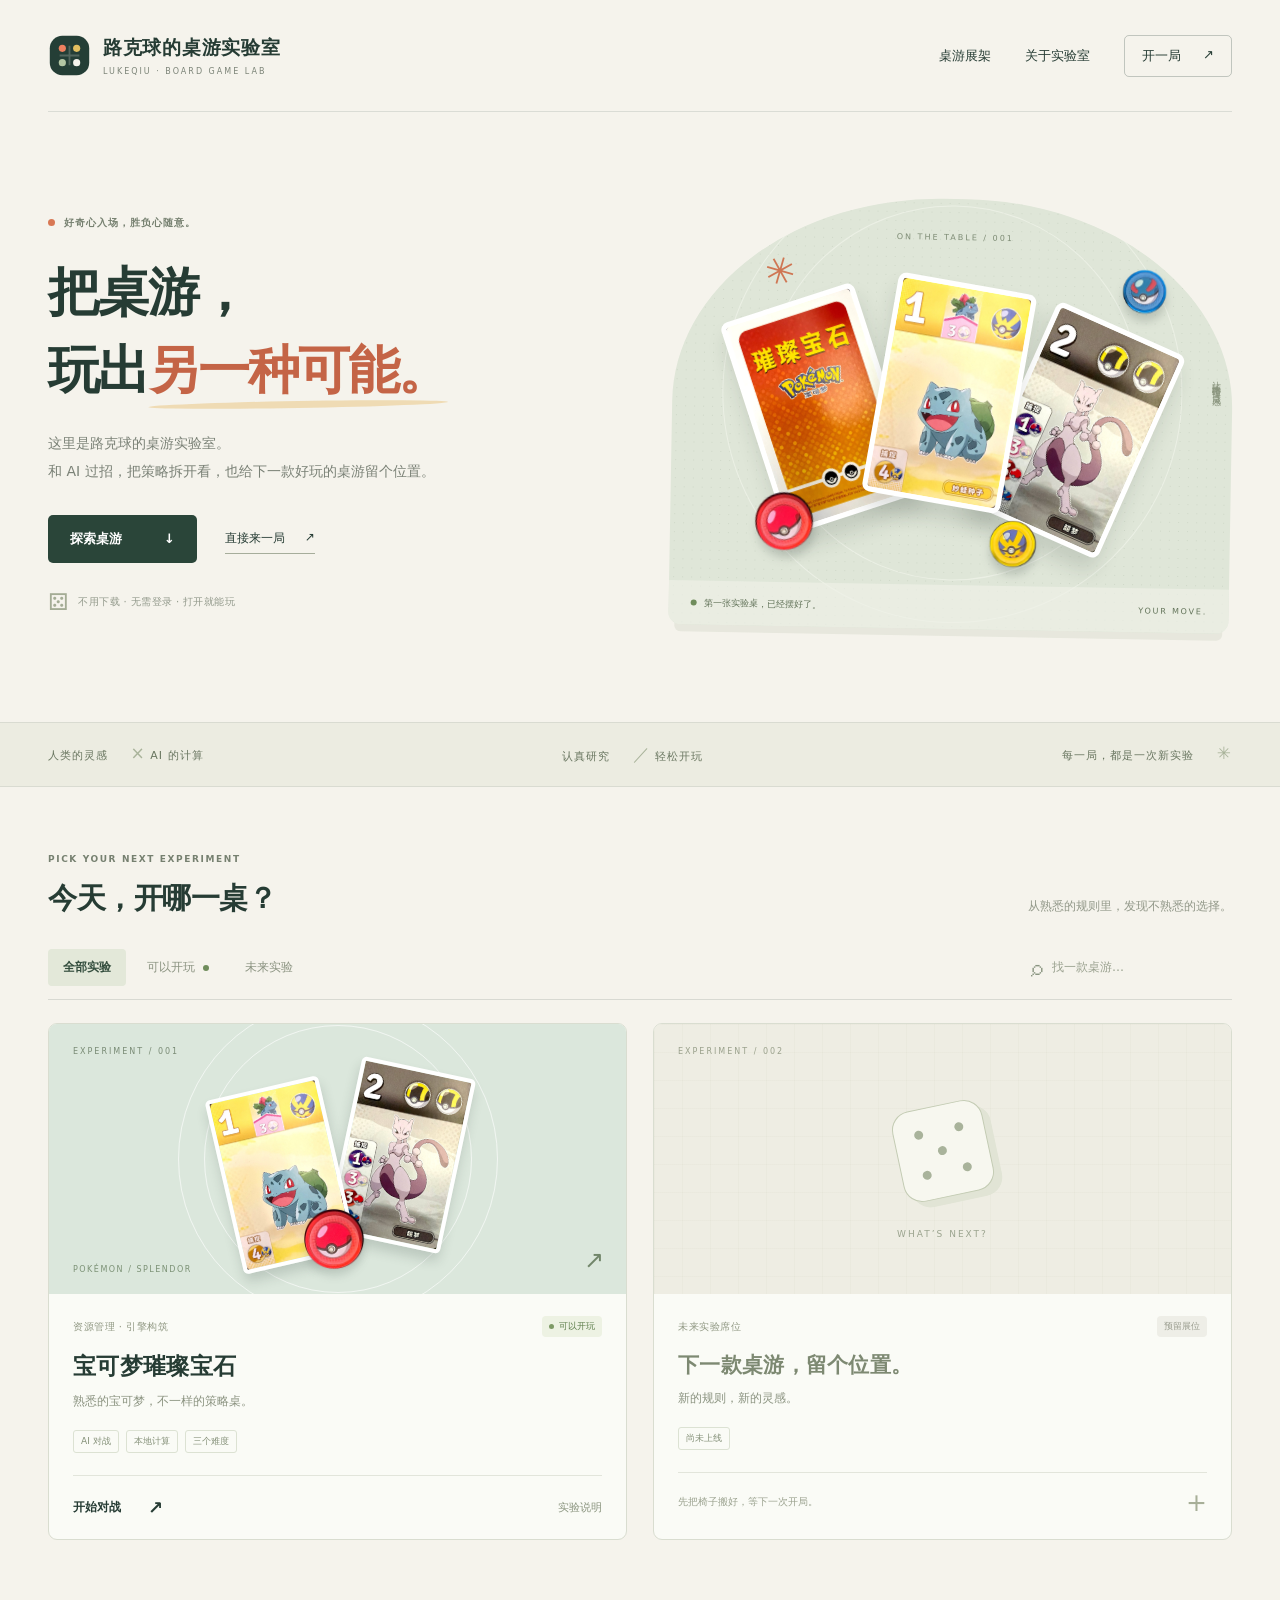
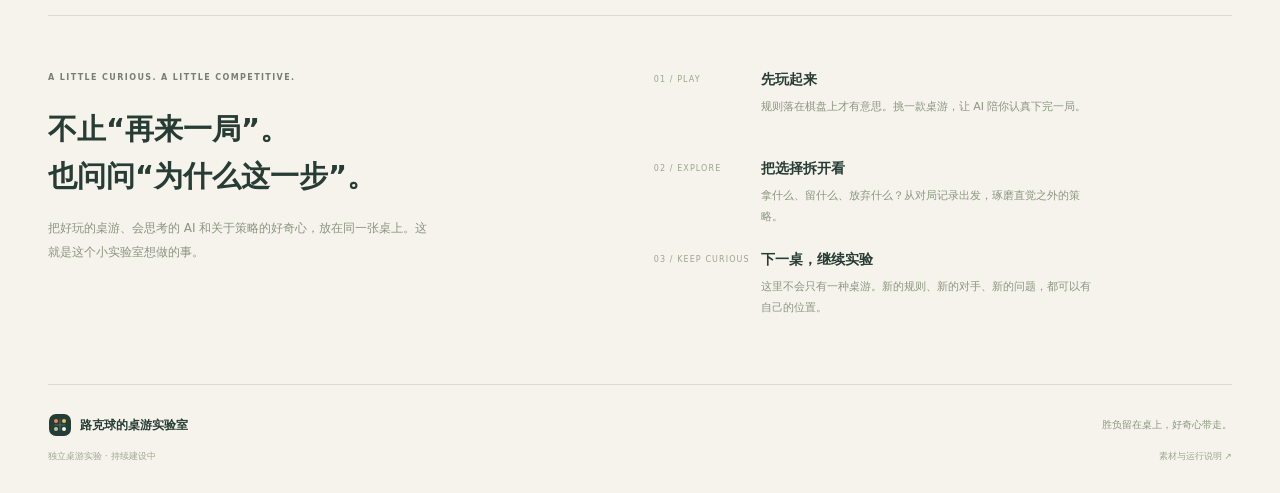
==== commit 1e853c99: "Publish browser-local V32.9 static demo" ====
--- a/index.html
+++ b/index.html
@@ -1,20 +1,15 @@
 <!doctype html>
-<html lang="zh-CN"><head><meta charset="utf-8"><meta name="viewport" content="width=device-width,initial-scale=1"><title>宝可梦璀璨宝石 · 本地 AI 对战</title><link rel="stylesheet" href="style.css"><link rel="stylesheet" href="art.css"><link rel="stylesheet" href="interaction.css?v=2"><link rel="stylesheet" href="experience.css?v=4"></head>
-<body>
-<header><div class="brand"><img src="assets/balls/ball-red.png" alt=""><div><small>POKÉMON · SPLENDOR</small><h1>宝可梦璀璨宝石</h1></div><span class="tag">网页试玩</span></div><div class="local"><i></i>在你的设备上思考<span id="version">正在加载</span></div></header>
-<main><section class="table-area">
-<div class="table-heading"><div><span class="eyebrow">THE TABLE</span><h2>下一步，由你决定。</h2></div><div class="game-controls"><span id="difficulty-label"></span><span id="score-strip"></span><button id="open-setup" class="subtle-button" disabled>对局设置</button><div class="turn" id="turn">准备棋盘中…</div></div></div>
-<section class="resource-dock"><div class="bank-heading"><strong id="bank-label">公共精灵球</strong><span id="bank-tip">点选颜色，确认后执行</span></div><section class="bank" aria-label="公共精灵球" id="bank"></section><div id="ball-quick-actions"></div></section>
-<div class="hint" id="hint">首次下载冠军模型和计算引擎。之后 AI 的思考全部在本地完成。</div>
-<div id="last-action" class="last-action" hidden></div>
-<section class="market" id="market" aria-label="卡牌展示区"></section>
-<section class="history-box"><h3>行动记录 <span>完整行动可导出</span></h3><ol id="history"></ol><button id="export" class="text-button">导出本局记录</button></section>
-</section><aside>
-<section class="panel player-panel" id="opponent"></section><section class="panel player-panel own" id="human"></section>
-<section class="panel decision"><div class="panel-title"><h3 id="decision-title">本回合行动</h3><button id="clear" class="text-button">清除选择</button></div><div id="selection" role="status" aria-live="polite">点击精灵球或卡牌，选择行动。</div><div id="actions"></div><div id="thinking" hidden><div class="thinking-heading"><span>电脑正在思考</span><span id="thinking-time">0.0 秒</span></div><progress id="search-progress" max="1" value="0" aria-label="电脑搜索进度"></progress><small id="search-count">正在评估当前局面…</small></div><button id="confirm" class="primary" disabled>请先选择行动</button><small class="keyboard-hint">Ctrl + Enter 确认 · Esc 清除</small></section>
-</aside></main>
-<dialog id="setup-dialog" aria-labelledby="setup-title"><section class="settings"><div class="panel-title"><h3 id="setup-title">开始一场对战</h3><button id="close-setup" class="text-button" aria-label="关闭对局设置">关闭</button></div><p class="fine">冠军 V32.9 · AI在你的设备上运行</p><label for="difficulty">电脑难度</label><select id="difficulty"><option value="simple">简单电脑 · 正常信息</option><option value="medium">中等电脑 · 正常信息</option><option value="hard">困难电脑 · 公开信息</option></select><label for="first">先手</label><select id="first"><option value="random" selected>随机先手</option><option value="0">我先手</option><option value="1">电脑先手</option></select><p id="setup-warning" class="fine" hidden>开始新对局将结束当前对局；关闭此窗口可继续原对局。</p><button id="new" class="primary" disabled>加载本地引擎中…</button><p class="fine" id="load-state">正在下载本地AI…</p><p class="fine" id="runtime">无需安装客户端，不上传你的对局。</p></section></dialog>
-<dialog id="card-dialog" aria-labelledby="detail-title"><div class="panel-title"><h3 id="detail-title">卡牌详情</h3><button id="close-card" class="subtle-button">关闭卡牌预览</button></div><div id="detail-art"></div><p class="fine">这里只查看卡面，不会执行行动。</p></dialog>
-<footer>本地计算原型 · 冠军 V32.9 · 目标18分 · 进化与弃球属于同一回合的连续行动<br><a href="ASSETS.md">素材与运行说明</a> · 卡牌及宝可梦相关素材权利归原权利方所有。测试版本，不提供在线账户与云端对局记录。</footer>
-<div id="zoom" hidden aria-label="卡牌放大预览"></div><div id="toast" role="status" hidden></div>
-<script type="module" src="app.js?v=4"></script></body></html>
+<html lang="zh-CN"><head>
+<meta charset="utf-8"><meta name="viewport" content="width=device-width,initial-scale=1"><meta name="description" content="路克球的桌游实验室：与AI开一局，把桌游策略拆开看。探索可在浏览器中游玩的桌游实验。"><meta name="theme-color" content="#f5f3ec"><title>路克球的桌游实验室</title><link rel="icon" href="assets/lab-mark.svg" type="image/svg+xml"><link rel="stylesheet" href="home.css?v=1">
+</head><body>
+<a class="skip-link" href="#experiments">跳到桌游列表</a>
+<header class="site-header wrap"><a class="brand" href="./" aria-label="路克球的桌游实验室主页"><img src="assets/lab-mark.svg" alt=""><span>路克球的桌游实验室<small>LUKEQIU · BOARD GAME LAB</small></span></a><nav aria-label="主导航"><a href="#experiments">桌游展架</a><a href="#about">关于实验室</a><a class="nav-play" href="game.html">开一局 <span aria-hidden="true">↗</span></a></nav></header>
+<main>
+<section class="hero wrap" aria-labelledby="hero-title"><div class="hero-copy"><p class="eyebrow"><span></span>好奇心入场，胜负心随意。</p><h1 id="hero-title">把桌游，<br>玩出<span class="accent">另一种可能。</span></h1><p class="intro">这里是路克球的桌游实验室。<br>和 AI 过招，把策略拆开看，也给下一款好玩的桌游留个位置。</p><div class="hero-actions"><a href="#experiments" class="button primary">探索桌游 <span aria-hidden="true">↓</span></a><a href="game.html" class="text-link">直接来一局 <span aria-hidden="true">↗</span></a></div><div class="hero-footnote"><span class="tiny-dice" aria-hidden="true">⚄</span>不用下载 · 无需登录 · 打开就能玩</div></div>
+<div class="table-scene" aria-label="宝可梦璀璨宝石卡牌与精灵球组成的桌游桌面"><div class="scene-ring ring-one"></div><div class="scene-ring ring-two"></div><span class="scene-label">ON THE TABLE / 001</span><span class="orbit-label">让策略碰撞一点灵感。</span><div class="scene-card card-back"><img src="assets/cards/back-tier-1.jpg" alt="初级卡牌背面"></div><div class="scene-card card-front"><img src="assets/cards/pdf-t1-bulbasaur-01.jpg" alt="妙蛙种子卡牌"></div><div class="scene-card card-tall"><img src="assets/cards/pdf-legendary-mewtwo.jpg" alt="超梦卡牌"></div><img class="scene-ball ball-one" src="assets/balls/ball-red.png" alt="红球"><img class="scene-ball ball-two" src="assets/balls/ball-blue.png" alt="蓝球"><img class="scene-ball ball-three" src="assets/balls/ball-yellow.png" alt="黄球"><span class="scene-spark" aria-hidden="true">✳</span><div class="scene-note"><span class="status-dot"></span>第一张实验桌，已经摆好了。<span>YOUR MOVE.</span></div></div></section>
+<div class="principles"><div class="wrap"><span>人类的灵感 <b>×</b> AI 的计算</span><span>认真研究 <b>／</b> 轻松开玩</span><span>每一局，都是一次新实验 <b>✳</b></span></div></div>
+<section class="shelf wrap" id="experiments" aria-labelledby="shelf-title"><div class="section-heading"><div><p class="eyebrow">PICK YOUR NEXT EXPERIMENT</p><h2 id="shelf-title">今天，开哪一桌？</h2></div><p>从熟悉的规则里，发现不熟悉的选择。</p></div><div class="shelf-controls"><div class="filters" role="group" aria-label="按实验状态筛选"><button data-filter="all" aria-pressed="true">全部实验</button><button data-filter="live" aria-pressed="false">可以开玩 <span class="live-dot"></span></button><button data-filter="upcoming" aria-pressed="false">未来实验</button></div><label class="search"><span aria-hidden="true">⌕</span><input id="game-search" type="search" placeholder="找一款桌游…" aria-label="搜索桌游"></label></div><p id="results-note" class="sr-only" aria-live="polite"></p><div id="game-grid" class="game-grid"></div><div id="empty-state" class="empty-state" hidden><span aria-hidden="true">⌕</span><h3>这张桌子还没摆出来。</h3><p>换个关键词试试，或者看看全部实验。</p><button id="reset-filter" class="button secondary">查看全部实验</button></div><noscript><p>浏览器需启用 JavaScript 才能筛选实验。<a href="game.html">进入宝可梦璀璨宝石</a></p></noscript></section>
+<section class="about wrap" id="about" aria-labelledby="about-title"><div class="about-heading"><p class="eyebrow">A LITTLE CURIOUS. A LITTLE COMPETITIVE.</p><h2 id="about-title">不止“再来一局”。<br>也问问“为什么这一步”。</h2><p>把好玩的桌游、会思考的 AI 和关于策略的好奇心，放在同一张桌上。这就是这个小实验室想做的事。</p></div><div class="about-notes"><article><span>01 / PLAY</span><h3>先玩起来</h3><p>规则落在棋盘上才有意思。挑一款桌游，让 AI 陪你认真下完一局。</p></article><article><span>02 / EXPLORE</span><h3>把选择拆开看</h3><p>拿什么、留什么、放弃什么？从对局记录出发，琢磨直觉之外的策略。</p></article><article><span>03 / KEEP CURIOUS</span><h3>下一桌，继续实验</h3><p>这里不会只有一种桌游。新的规则、新的对手、新的问题，都可以有自己的位置。</p></article></div></section>
+</main><footer class="site-footer wrap"><a class="footer-brand" href="./"><img src="assets/lab-mark.svg" alt="">路克球的桌游实验室</a><p>胜负留在桌上，好奇心带走。</p><div><span>独立桌游实验 · 持续建设中</span><a href="ASSETS.md">素材与运行说明 ↗</a></div></footer>
+<dialog id="experiment-dialog" aria-labelledby="experiment-title"><div class="dialog-top"><span class="eyebrow">EXPERIMENT NOTES</span><button id="close-experiment" aria-label="关闭实验说明">×</button></div><h2 id="experiment-title"></h2><p id="experiment-description"></p><ul id="experiment-notes"></ul><a id="experiment-play" class="button primary" href="game.html">进入实验 <span aria-hidden="true">↗</span></a></dialog><script type="module" src="home.js?v=1"></script>
+</body></html>
--- a/home.css
+++ b/home.css
@@ -0,0 +1,13 @@
+@font-face{font-family:Lab;src:local("Microsoft YaHei")}*{box-sizing:border-box}html{scroll-behavior:smooth;scroll-padding-top:24px}body{margin:0;background:#f5f3ec;color:#263c34;font-family:Lab,"PingFang SC",system-ui,sans-serif;-webkit-font-smoothing:antialiased}a{color:inherit;text-decoration:none}button,input{font:inherit}button,a,input{-webkit-tap-highlight-color:transparent}button{cursor:pointer}a:focus-visible,button:focus-visible,input:focus-visible{outline:3px solid #d87151;outline-offset:5px}::selection{background:#f4caaa}.wrap{max-width:1240px;width:calc(100% - 96px);margin:0 auto}.site-header{height:112px;display:flex;align-items:center;justify-content:space-between;border-bottom:1px solid #263c3420}.brand{display:flex;align-items:center;gap:12px}.brand img{width:43px;height:43px}.brand>span{font-size:19px;font-weight:700;letter-spacing:.7px}.brand small{display:block;font-size:8px;font-weight:500;letter-spacing:2px;margin-top:6px;color:#7c8478}.site-header nav{display:flex;gap:34px;align-items:center;font-size:13px}.site-header nav>a:not(.nav-play):hover{color:#c6694c}.nav-play{padding:11px 17px;border:1px solid #263c3440;border-radius:5px;display:flex;gap:22px}.nav-play:hover{background:#263c34;color:#fff}
+.hero{display:grid;grid-template-columns:1.05fr 1fr;gap:35px;align-items:center;padding-top:65px;padding-bottom:72px;min-height:610px}.eyebrow{font-size:10px;letter-spacing:1.6px;font-weight:600;color:#768070;margin:0 0 22px;line-height:1.7}.hero .eyebrow{display:flex;align-items:center;gap:9px;letter-spacing:1px}.eyebrow>span{height:7px;width:7px;border-radius:50%;background:#d87854}.hero h1{font-size:52px;line-height:1.5;letter-spacing:-2px;margin:0 0 20px;font-weight:800}.accent{position:relative;display:inline-block;color:#c46446}.accent:after{content:'';position:absolute;bottom:1px;left:0;right:0;height:7px;background:#e5b75e65;border-radius:50%;transform:rotate(-1deg);z-index:-1}.intro{font-size:14px;line-height:2;color:#7a8176;margin:0;max-width:430px}.hero-actions{display:flex;align-items:center;gap:28px;margin-top:30px}.button{display:inline-flex;align-items:center;justify-content:space-between;gap:42px;padding:15px 22px;border-radius:5px;font-size:13px;font-weight:600;border:0;transition:background .2s,transform .2s}.button:hover{transform:translateY(-2px)}.primary{background:#2a4539;color:#fff}.primary:hover{background:#3e5c47}.text-link{font-size:12px;border-bottom:1px solid #a6ad9b;padding:6px 0;display:flex;gap:20px}.hero-footnote{display:flex;align-items:center;gap:10px;font-size:10px;color:#92998b;margin-top:28px;letter-spacing:.4px}.tiny-dice{font-size:23px;color:#a4ac95;line-height:1}
+.table-scene{position:relative;height:430px;border-radius:48% 48% 12px 12px;background:#dfe6d8;overflow:hidden;isolation:isolate;transform:rotate(1deg);box-shadow:0 13px 0 -6px #c8d0bd55}.table-scene:before{content:'';position:absolute;inset:0;background-image:radial-gradient(#74836825 .7px,transparent .7px);background-size:9px 9px;z-index:-1}.scene-ring{position:absolute;width:375px;height:375px;border:1px solid #f8faf180;border-radius:50%;left:50%;top:45%;transform:translate(-50%,-50%)}.ring-two{width:460px;height:460px}.scene-label{position:absolute;top:34px;left:50%;transform:translateX(-50%);font-size:8px;letter-spacing:2px;color:#7e8c75;white-space:nowrap}.orbit-label{position:absolute;font-size:9px;letter-spacing:2px;right:10px;top:170px;writing-mode:vertical-rl;color:#87927b}.scene-card{position:absolute;width:140px;aspect-ratio:600/950;border-radius:8px;background:#fff;padding:5px;box-shadow:0 15px 20px #20332825}.scene-card img{width:100%;height:100%;object-fit:fill;border-radius:4px;display:block}.card-back{left:14%;top:101px;transform:rotate(-19deg)}.card-front{left:37%;top:83px;transform:rotate(9deg);z-index:2}.card-tall{left:60%;top:118px;transform:rotate(23deg);z-index:1}.scene-ball{position:absolute;width:60px;filter:drop-shadow(0 8px 5px #293b3435);z-index:4}.ball-one{left:15%;top:295px;transform:rotate(-15deg)}.ball-two{right:12%;top:67px;width:45px}.ball-three{left:57%;top:320px;width:48px}.scene-spark{position:absolute;left:16%;top:54px;font-size:37px;color:#cf7653;transform:rotate(15deg)}.scene-note{position:absolute;bottom:0;width:100%;height:44px;display:flex;align-items:center;gap:7px;padding:0 22px;background:#f0f2e8a8;font-size:9px;color:#627359}.scene-note>span:last-child{margin-left:auto;font-size:8px;letter-spacing:1.8px}.status-dot,.live-dot{width:6px;height:6px;background:#6f8c5b;border-radius:50%;display:inline-block}
+.principles{border-top:1px solid #263c3418;border-bottom:1px solid #263c3418;background:#ecece1}.principles>.wrap{display:flex;justify-content:space-between;padding:20px 0;color:#68755f;font-size:11px;letter-spacing:1px}.principles b{color:#a9b39a;font-size:17px;padding-left:18px;font-weight:400}.shelf{padding-top:65px;padding-bottom:75px;scroll-margin-top:20px}.section-heading{display:flex;justify-content:space-between;align-items:flex-end}.section-heading .eyebrow{margin-bottom:12px;font-size:9px}.section-heading h2{font-size:29px;letter-spacing:-.5px;margin:0}.section-heading>p{font-size:12px;color:#929889;margin:0 0 4px}.shelf-controls{display:flex;align-items:center;justify-content:space-between;margin:30px 0 23px;border-bottom:1px solid #263c3424;padding-bottom:13px;gap:15px}.filters{display:flex;gap:6px}.filters button{border:0;background:transparent;border-radius:4px;padding:10px 15px;font-size:12px;color:#8b9381;display:flex;align-items:center;gap:8px}.filters button[aria-pressed=true]{color:#344e3e;background:#e3e8d9;font-weight:600}.filters button:hover{color:#344e3e}.search{display:flex;align-items:center;gap:9px;color:#8a9581}.search>span{font-size:23px;line-height:1}.search input{width:180px;border:0;border-bottom:1px solid transparent;background:transparent;font-size:12px;padding:9px 0;color:#354c3c}.search input::placeholder{color:#9aa18f}
+.game-grid{display:grid;grid-template-columns:repeat(2,minmax(0,1fr));gap:26px}.game-card{border:1px solid #d9ddd0;background:#fafbf6;border-radius:9px;overflow:hidden;transition:box-shadow .25s,transform .25s}.game-card:hover{box-shadow:0 12px 24px #263c3409;transform:translateY(-3px)}.game-art{height:270px;position:relative;display:block;overflow:hidden;isolation:isolate}.pokemon .game-art{background:#dbe7dc}.experiment-number{position:absolute;left:24px;top:23px;font-size:8px;letter-spacing:2px;color:#798b75;z-index:4}.art-circle{position:absolute;width:320px;height:320px;border:1px solid #ffffffa0;border-radius:50%;left:50%;top:50%;transform:translate(-50%,-50%)}.art-circle:after{content:'';position:absolute;inset:25px;border:1px solid #ffffffa0;border-radius:50%}.art-card{position:absolute;width:116px;top:62px;box-shadow:0 8px 12px #293c362c;border-radius:5px;border:4px solid #fff;transition:transform .35s}.art-card.one{left:calc(50% - 115px);transform:rotate(-13deg);z-index:1}.art-card.two{left:calc(50% + 5px);top:42px;transform:rotate(12deg)}.game-art:hover .art-card.one{transform:translateY(-5px) rotate(-16deg)}.game-art:hover .art-card.two{transform:translateY(-3px) rotate(15deg)}.art-ball{position:absolute;left:calc(50% - 35px);top:184px;width:62px;z-index:2;filter:drop-shadow(0 7px 4px #293c3629)}.art-caption{position:absolute;left:24px;bottom:20px;font-size:8px;letter-spacing:1.5px;color:#7c9276}.visual-arrow{position:absolute;right:22px;bottom:20px;font-size:24px;color:#71866a}.game-body{padding:22px 24px 0}.game-meta{display:flex;justify-content:space-between;align-items:center;gap:10px}.game-type{font-size:10px;color:#909883;letter-spacing:.5px}.status{font-size:9px;border-radius:4px;padding:4px 7px;white-space:nowrap}.status.live{color:#5d7e4b;background:#edf2e3}.status.live:before{content:'';display:inline-block;width:5px;height:5px;background:#7e9a66;border-radius:50%;margin-right:5px}.status.upcoming{color:#999c8e;background:#eeeee7}.game-body h3{font-size:23px;margin:14px 0 9px;letter-spacing:.3px}.game-subtitle{font-size:12px;color:#8b9380;margin:0;line-height:1.7}.tags{display:flex;gap:7px;margin-top:18px;flex-wrap:wrap}.tags span{border:1px solid #dce2d3;border-radius:3px;padding:4px 7px;font-size:9px;color:#849078}.game-bottom{margin-top:22px;padding:17px 0;border-top:1px solid #e2e5db;display:flex;justify-content:space-between;align-items:center;min-height:59px}.play-link{font-size:12px;font-weight:600;display:flex;gap:27px;align-items:center}.play-link:hover{color:#bf6445}.play-link span{font-size:18px}.notes-link{background:transparent;border:0;color:#8a947e;font-size:11px;padding:7px 0 7px 12px}.notes-link:hover{color:#344e3e}
+.next .game-art{background:#eeede3;background-image:linear-gradient(#c7cbb31a 1px,transparent 1px),linear-gradient(90deg,#c7cbb31a 1px,transparent 1px);background-size:28px 28px}.next .experiment-number{color:#9aa18c}.next-dice{width:92px;height:92px;border:1px solid #c4ccb4;border-radius:19px;position:absolute;left:50%;top:47%;transform:translate(-50%,-50%) rotate(-12deg);box-shadow:7px 7px 0 #e1e4d5;background:#f7f7ef}.next-dice i{position:absolute;width:9px;height:9px;background:#a9b39b;border-radius:50%}.next-dice i:nth-child(1){left:20px;top:20px}.next-dice i:nth-child(2){right:20px;top:20px}.next-dice i:nth-child(3){left:40px;top:40px}.next-dice i:nth-child(4){left:20px;bottom:20px}.next-dice i:nth-child(5){right:20px;bottom:20px}.next-caption{position:absolute;top:76%;left:50%;transform:translateX(-50%);font-size:9px;letter-spacing:2px;color:#9ba48f}.next .game-body h3{font-size:21px;color:#7d8972}.coming-note{font-size:10px;color:#9ba28f}.next-plus{font-size:25px;line-height:1;color:#a7af98;font-weight:200}.empty-state{padding:60px 0;text-align:center;background:#efefe5;border-radius:9px}.empty-state>span{font-size:40px;color:#99a488}.empty-state h3{font-size:20px}.empty-state p{font-size:13px;color:#8d9782}.secondary{background:#e1e7d7;color:#46603e;margin-top:10px}
+.about{display:grid;grid-template-columns:1fr 1.1fr;gap:80px;padding-top:55px;padding-bottom:65px;border-top:1px solid #263c3422}.about-heading .eyebrow{font-size:8px;letter-spacing:1.4px}.about h2{font-size:29px;line-height:1.6;margin:0 0 17px}.about-heading>p:last-child{font-size:12px;line-height:2;color:#8c9480;max-width:380px}.about-notes{display:grid;grid-template-columns:1fr;gap:24px}.about-notes article{position:relative;padding-left:107px;min-height:65px}.about-notes article>span{position:absolute;left:0;top:4px;font-size:8px;letter-spacing:1.1px;color:#9ca58e}.about-notes h3{font-size:14px;margin:0 0 8px}.about-notes p{font-size:11px;line-height:1.9;color:#8c9580;margin:0;max-width:340px}.site-footer{border-top:1px solid #263c3422;padding-top:28px;padding-bottom:30px;display:grid;grid-template-columns:1fr auto;align-items:center;gap:13px}.footer-brand{display:flex;align-items:center;gap:8px;font-size:12px;font-weight:600}.footer-brand img{width:24px;height:24px}.site-footer>p{font-size:10px;color:#8b957f;margin:0}.site-footer>div{grid-column:1/-1;display:flex;justify-content:space-between;font-size:9px;color:#a0a692}.site-footer>div>a:hover{color:#455b3e}dialog{width:min(510px,92vw);max-height:90dvh;overflow:auto;border:1px solid #d5ddca;border-radius:12px;padding:28px;background:#fafaf3;color:#314b39;box-shadow:0 18px 100px #172b2433}dialog::backdrop{background:#1f382acc;backdrop-filter:blur(5px)}.dialog-top{display:flex;align-items:center;justify-content:space-between;gap:20px}.dialog-top .eyebrow{margin:0;font-size:9px}.dialog-top button{background:transparent;border:0;color:#74836a;font-size:25px;line-height:1;padding:5px}dialog h2{font-size:26px;margin:22px 0 14px}dialog p,dialog li{font-size:12px;color:#7f8d73;line-height:1.9}dialog ul{padding-left:18px;margin:20px 0 24px}dialog li{padding:5px 0}dialog .button{width:100%}.load-error{font-size:13px;color:#a45d42;line-height:2}.skip-link{position:fixed;left:20px;top:-80px;background:#2a4539;color:white;padding:12px;z-index:10}.skip-link:focus{top:12px}.sr-only{position:absolute;width:1px;height:1px;padding:0;margin:-1px;overflow:hidden;clip:rect(0,0,0,0);white-space:nowrap;border:0}[hidden]{display:none!important}
+@media(min-width:1500px){.hero{padding-top:80px;padding-bottom:85px}.hero h1{font-size:58px}.table-scene{height:465px}.scene-card{width:151px}.card-back{top:110px}.card-front{top:88px}.card-tall{top:123px}.ball-one{top:319px}.ball-three{top:348px}}
+@media(max-width:1050px){.wrap{width:calc(100% - 56px)}.hero{gap:25px;padding:45px 0 55px;min-height:530px}.hero h1{font-size:41px;letter-spacing:-1.5px}.table-scene{height:360px}.scene-card{width:113px}.card-back{left:12%;top:92px}.card-front{left:36%;top:79px}.card-tall{left:60%;top:108px}.ball-one{top:252px;width:50px}.ball-three{top:271px;width:42px}.scene-label{top:30px;font-size:7px}.scene-spark{top:47px;font-size:29px}.scene-note{padding:0 14px;font-size:8px}.scene-note>span:last-child{font-size:7px}.intro{font-size:12px}.hero-actions{gap:22px}.section-heading h2{font-size:26px}.game-art{height:245px}.art-card{width:105px}.art-ball{top:171px;width:55px}.game-body h3{font-size:20px}.next .game-body h3{font-size:19px}.about{gap:35px}.about h2{font-size:25px}.about-notes article{padding-left:89px}}
+@media(max-width:720px){.wrap{width:calc(100% - 36px)}.site-header{height:84px}.brand img{width:34px;height:34px}.brand{gap:8px}.brand>span{font-size:14px;letter-spacing:.2px}.brand small{font-size:6px;letter-spacing:1.2px}.site-header nav{gap:16px}.site-header nav>a:not(.nav-play){display:none}.nav-play{padding:9px 11px;font-size:10px;gap:10px}.hero{display:flex;flex-direction:column;align-items:stretch;padding:39px 0 40px;gap:30px}.hero .eyebrow{font-size:9px;margin-bottom:18px}.hero h1{font-size:40px;line-height:1.48;letter-spacing:-1.4px;margin-bottom:15px}.intro{font-size:12px;line-height:1.9;max-width:340px}.hero-actions{margin-top:24px}.button{padding:13px 18px;font-size:12px;gap:35px}.hero-footnote{margin-top:20px;font-size:9px}.table-scene{height:335px;max-width:480px;width:100%;align-self:center;border-radius:44% 44% 9px 9px}.scene-card{width:112px}.card-back{left:14%;top:80px}.card-front{left:38%;top:62px}.card-tall{left:61%;top:96px}.ball-one{left:13%;top:238px;width:48px}.ball-two{top:46px;right:9%;width:39px}.ball-three{top:247px;left:57%;width:40px}.scene-spark{top:38px;font-size:29px}.scene-label{top:22px}.orbit-label{right:6px;top:123px;font-size:8px}.scene-note{height:36px;font-size:8px}.scene-note>span:last-child{font-size:6px}.principles>.wrap{padding:14px 0;gap:14px;font-size:8px;letter-spacing:.2px}.principles b{padding-left:3px;font-size:12px}.principles span:last-child{display:none}.shelf{padding:40px 0 45px}.section-heading{display:block}.section-heading h2{font-size:26px}.section-heading>p{font-size:10px;margin-top:12px}.section-heading .eyebrow{font-size:8px;margin-bottom:8px}.shelf-controls{flex-wrap:wrap;margin-top:22px;gap:14px}.filters{gap:0}.filters button{font-size:11px;padding:9px 12px}.search{width:100%;border-top:1px solid #263c3412;padding-top:8px}.search input{width:100%;font-size:11px}.game-grid{grid-template-columns:1fr;gap:20px}.game-art{height:245px}.game-body{padding:19px 20px 0}.game-body h3{font-size:22px}.game-bottom{margin-top:20px}.about{grid-template-columns:1fr;gap:28px;padding-top:35px;padding-bottom:40px}.about h2{font-size:25px}.about-heading .eyebrow{font-size:7px}.about-heading>p:last-child{font-size:11px;max-width:100%}.about-notes{gap:22px}.about-notes article{padding-left:90px}.about-notes h3{font-size:13px}.about-notes p{font-size:10px}.site-footer{padding:22px 0;gap:12px;grid-template-columns:1fr}.site-footer>p{font-size:9px}.site-footer>div{font-size:8px;line-height:1.8;gap:15px}.footer-brand{font-size:11px}.site-footer>div span{max-width:50%}dialog{padding:22px}dialog h2{font-size:23px}}
+@media(max-width:360px){.hero h1{font-size:35px}.scene-card{width:99px}.table-scene{height:310px}.ball-one{top:215px}.ball-three{top:225px}.site-header .brand>span{font-size:12px}}
+.custom-cover{width:100%;height:100%;object-fit:cover;display:block}.game-art:has(.custom-cover) .experiment-number{background:#fafbf6df;padding:5px 8px;border-radius:3px}
+@media(prefers-reduced-motion:reduce){html{scroll-behavior:auto}*,*:before,*:after{transition:none!important;animation:none!important}}
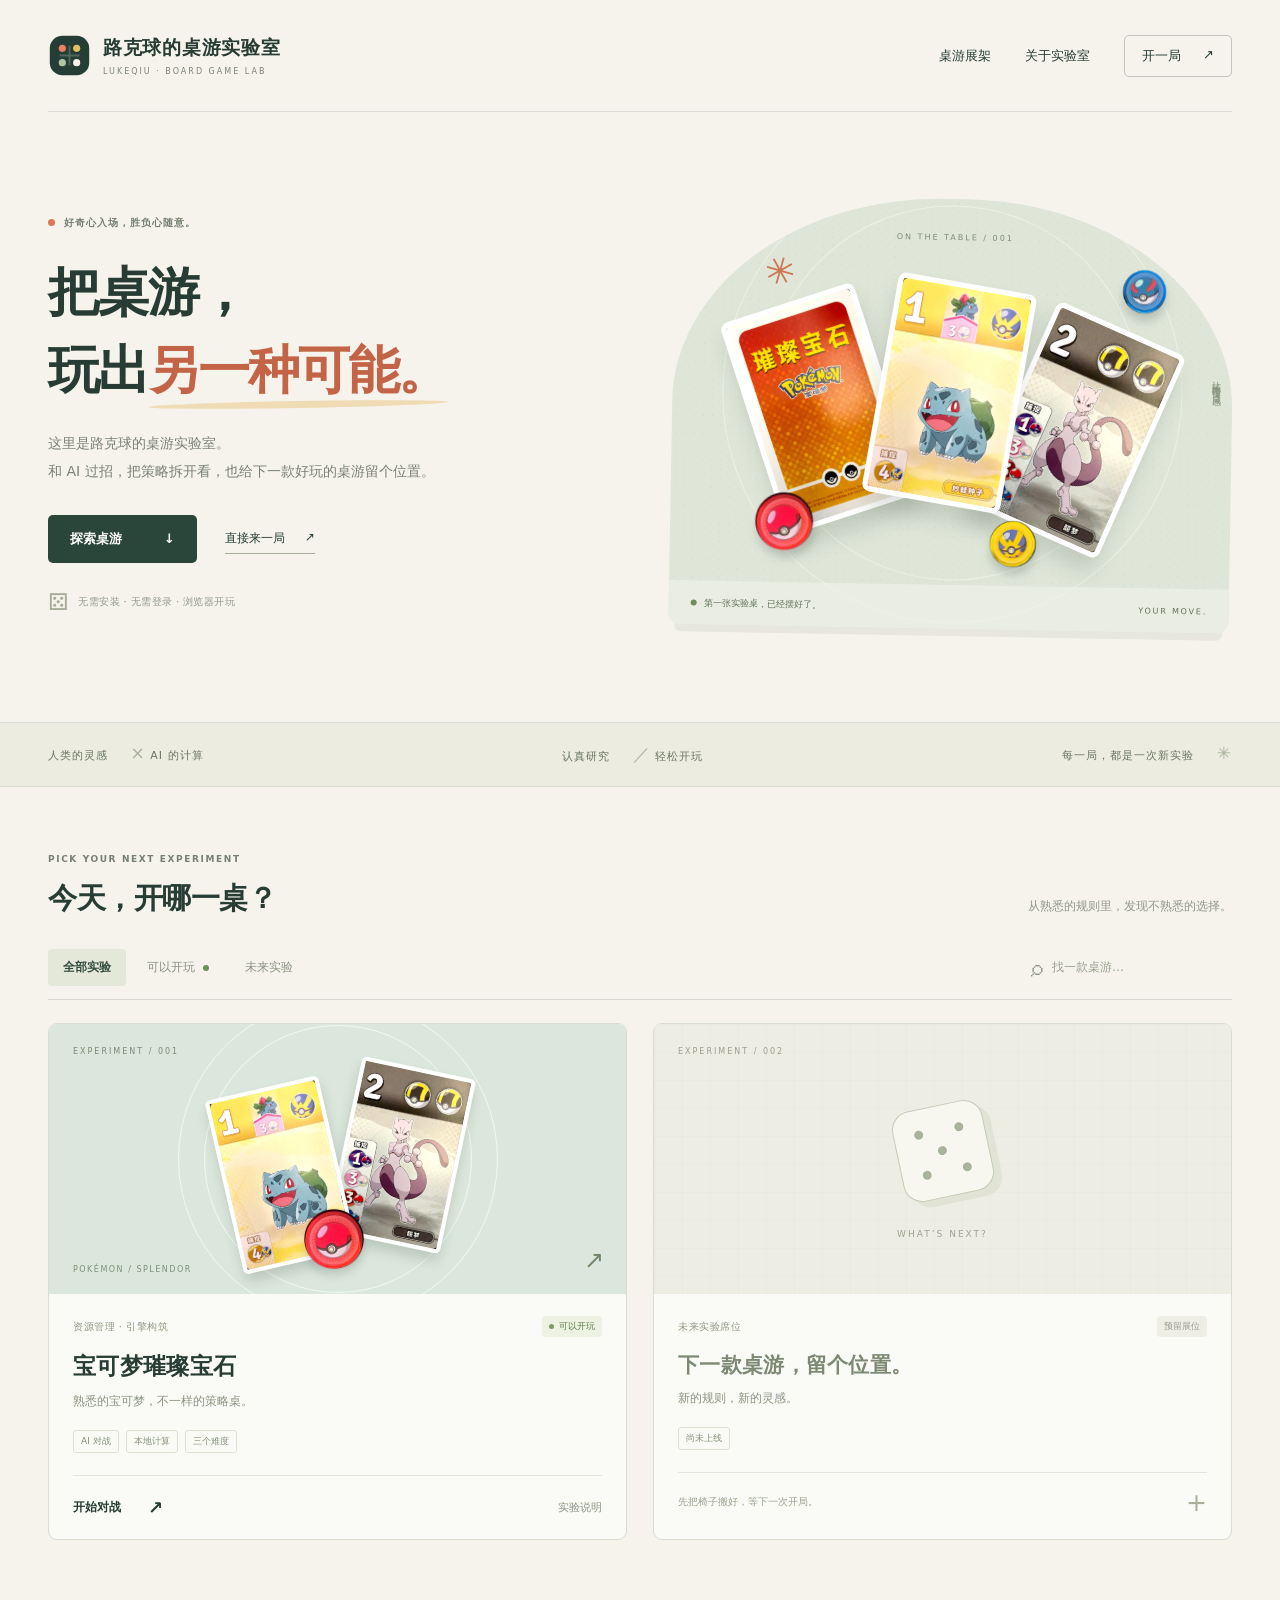
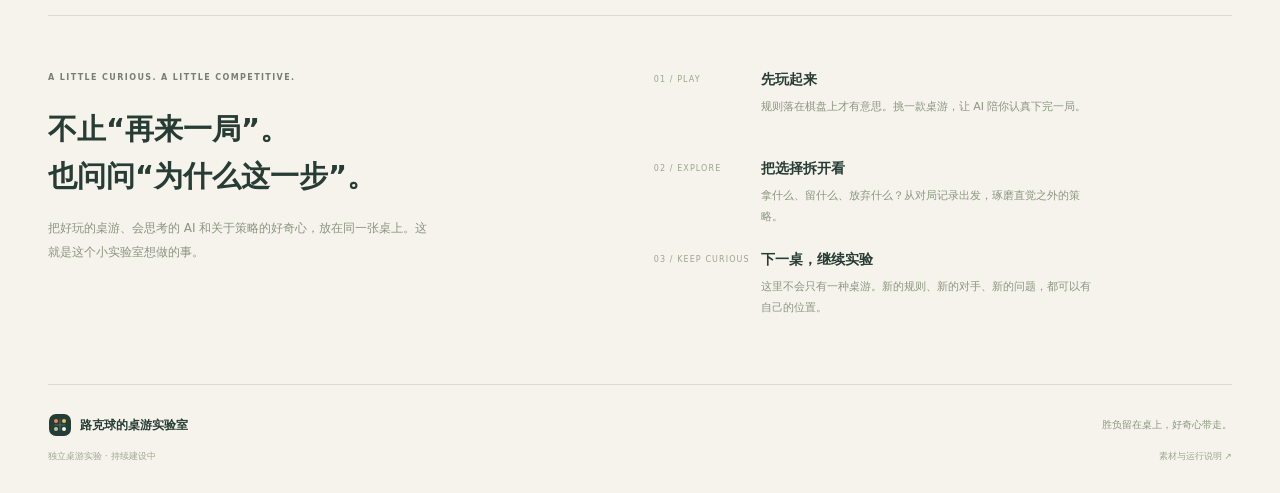
==== commit b2b906ca: "Publish browser-local V32.9 static demo" ====
--- a/index.html
+++ b/index.html
@@ -5,7 +5,7 @@
 <a class="skip-link" href="#experiments">跳到桌游列表</a>
 <header class="site-header wrap"><a class="brand" href="./" aria-label="路克球的桌游实验室主页"><img src="assets/lab-mark.svg" alt=""><span>路克球的桌游实验室<small>LUKEQIU · BOARD GAME LAB</small></span></a><nav aria-label="主导航"><a href="#experiments">桌游展架</a><a href="#about">关于实验室</a><a class="nav-play" href="game.html">开一局 <span aria-hidden="true">↗</span></a></nav></header>
 <main>
-<section class="hero wrap" aria-labelledby="hero-title"><div class="hero-copy"><p class="eyebrow"><span></span>好奇心入场，胜负心随意。</p><h1 id="hero-title">把桌游，<br>玩出<span class="accent">另一种可能。</span></h1><p class="intro">这里是路克球的桌游实验室。<br>和 AI 过招，把策略拆开看，也给下一款好玩的桌游留个位置。</p><div class="hero-actions"><a href="#experiments" class="button primary">探索桌游 <span aria-hidden="true">↓</span></a><a href="game.html" class="text-link">直接来一局 <span aria-hidden="true">↗</span></a></div><div class="hero-footnote"><span class="tiny-dice" aria-hidden="true">⚄</span>不用下载 · 无需登录 · 打开就能玩</div></div>
+<section class="hero wrap" aria-labelledby="hero-title"><div class="hero-copy"><p class="eyebrow"><span></span>好奇心入场，胜负心随意。</p><h1 id="hero-title">把桌游，<br>玩出<span class="accent">另一种可能。</span></h1><p class="intro">这里是路克球的桌游实验室。<br>和 AI 过招，把策略拆开看，也给下一款好玩的桌游留个位置。</p><div class="hero-actions"><a href="#experiments" class="button primary">探索桌游 <span aria-hidden="true">↓</span></a><a href="game.html" class="text-link">直接来一局 <span aria-hidden="true">↗</span></a></div><div class="hero-footnote"><span class="tiny-dice" aria-hidden="true">⚄</span>无需安装 · 无需登录 · 浏览器开玩</div></div>
 <div class="table-scene" aria-label="宝可梦璀璨宝石卡牌与精灵球组成的桌游桌面"><div class="scene-ring ring-one"></div><div class="scene-ring ring-two"></div><span class="scene-label">ON THE TABLE / 001</span><span class="orbit-label">让策略碰撞一点灵感。</span><div class="scene-card card-back"><img src="assets/cards/back-tier-1.jpg" alt="初级卡牌背面"></div><div class="scene-card card-front"><img src="assets/cards/pdf-t1-bulbasaur-01.jpg" alt="妙蛙种子卡牌"></div><div class="scene-card card-tall"><img src="assets/cards/pdf-legendary-mewtwo.jpg" alt="超梦卡牌"></div><img class="scene-ball ball-one" src="assets/balls/ball-red.png" alt="红球"><img class="scene-ball ball-two" src="assets/balls/ball-blue.png" alt="蓝球"><img class="scene-ball ball-three" src="assets/balls/ball-yellow.png" alt="黄球"><span class="scene-spark" aria-hidden="true">✳</span><div class="scene-note"><span class="status-dot"></span>第一张实验桌，已经摆好了。<span>YOUR MOVE.</span></div></div></section>
 <div class="principles"><div class="wrap"><span>人类的灵感 <b>×</b> AI 的计算</span><span>认真研究 <b>／</b> 轻松开玩</span><span>每一局，都是一次新实验 <b>✳</b></span></div></div>
 <section class="shelf wrap" id="experiments" aria-labelledby="shelf-title"><div class="section-heading"><div><p class="eyebrow">PICK YOUR NEXT EXPERIMENT</p><h2 id="shelf-title">今天，开哪一桌？</h2></div><p>从熟悉的规则里，发现不熟悉的选择。</p></div><div class="shelf-controls"><div class="filters" role="group" aria-label="按实验状态筛选"><button data-filter="all" aria-pressed="true">全部实验</button><button data-filter="live" aria-pressed="false">可以开玩 <span class="live-dot"></span></button><button data-filter="upcoming" aria-pressed="false">未来实验</button></div><label class="search"><span aria-hidden="true">⌕</span><input id="game-search" type="search" placeholder="找一款桌游…" aria-label="搜索桌游"></label></div><p id="results-note" class="sr-only" aria-live="polite"></p><div id="game-grid" class="game-grid"></div><div id="empty-state" class="empty-state" hidden><span aria-hidden="true">⌕</span><h3>这张桌子还没摆出来。</h3><p>换个关键词试试，或者看看全部实验。</p><button id="reset-filter" class="button secondary">查看全部实验</button></div><noscript><p>浏览器需启用 JavaScript 才能筛选实验。<a href="game.html">进入宝可梦璀璨宝石</a></p></noscript></section>
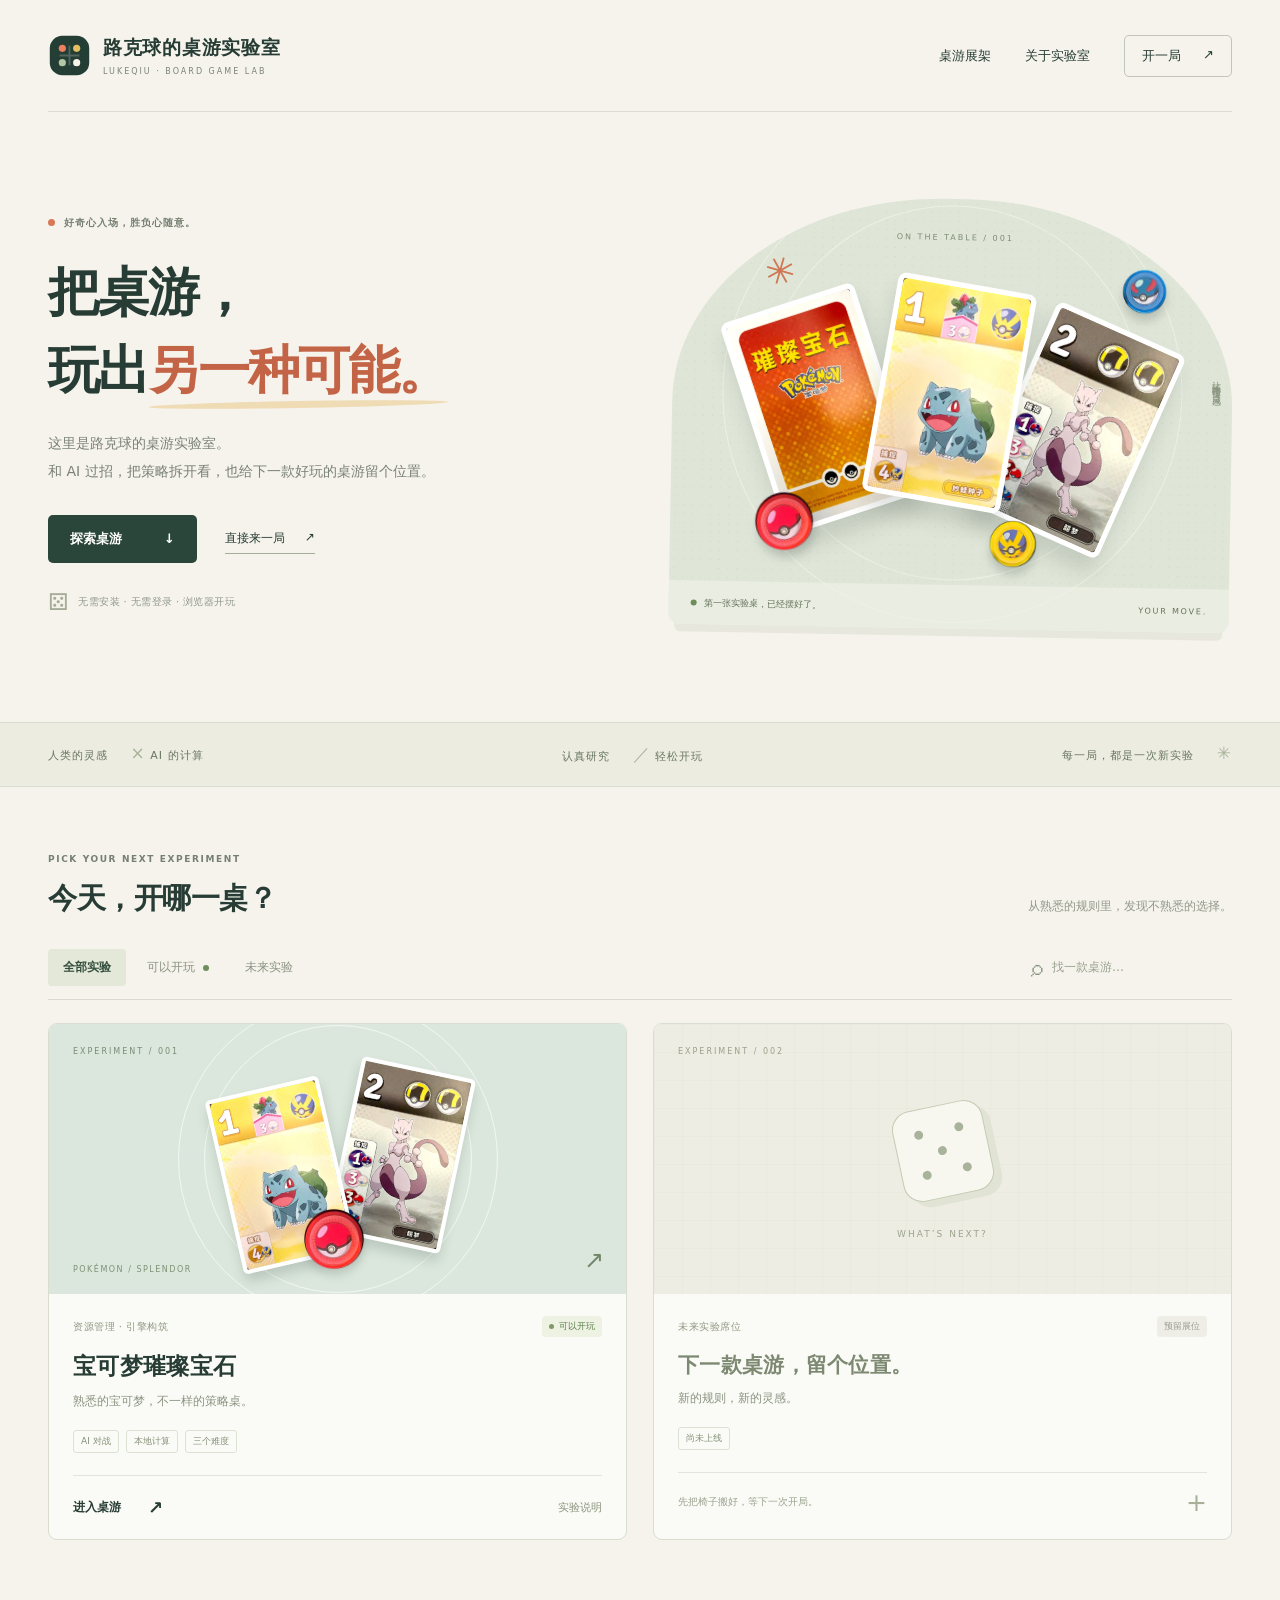
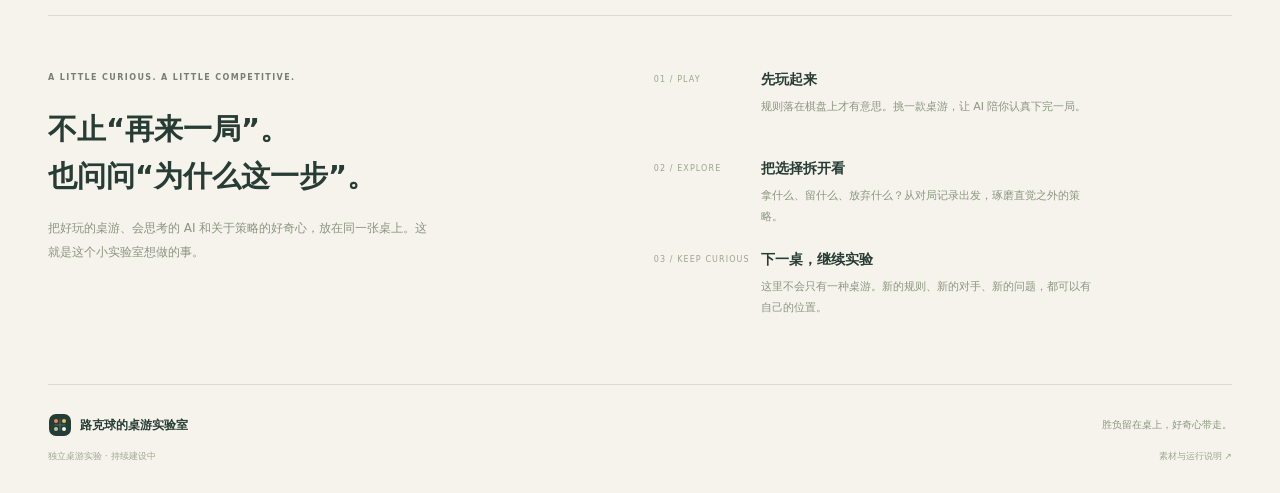
==== commit b166adae: "Publish browser-local V32.9 static demo" ====
--- a/index.html
+++ b/index.html
@@ -11,5 +11,5 @@
 <section class="shelf wrap" id="experiments" aria-labelledby="shelf-title"><div class="section-heading"><div><p class="eyebrow">PICK YOUR NEXT EXPERIMENT</p><h2 id="shelf-title">今天，开哪一桌？</h2></div><p>从熟悉的规则里，发现不熟悉的选择。</p></div><div class="shelf-controls"><div class="filters" role="group" aria-label="按实验状态筛选"><button data-filter="all" aria-pressed="true">全部实验</button><button data-filter="live" aria-pressed="false">可以开玩 <span class="live-dot"></span></button><button data-filter="upcoming" aria-pressed="false">未来实验</button></div><label class="search"><span aria-hidden="true">⌕</span><input id="game-search" type="search" placeholder="找一款桌游…" aria-label="搜索桌游"></label></div><p id="results-note" class="sr-only" aria-live="polite"></p><div id="game-grid" class="game-grid"></div><div id="empty-state" class="empty-state" hidden><span aria-hidden="true">⌕</span><h3>这张桌子还没摆出来。</h3><p>换个关键词试试，或者看看全部实验。</p><button id="reset-filter" class="button secondary">查看全部实验</button></div><noscript><p>浏览器需启用 JavaScript 才能筛选实验。<a href="game.html">进入宝可梦璀璨宝石</a></p></noscript></section>
 <section class="about wrap" id="about" aria-labelledby="about-title"><div class="about-heading"><p class="eyebrow">A LITTLE CURIOUS. A LITTLE COMPETITIVE.</p><h2 id="about-title">不止“再来一局”。<br>也问问“为什么这一步”。</h2><p>把好玩的桌游、会思考的 AI 和关于策略的好奇心，放在同一张桌上。这就是这个小实验室想做的事。</p></div><div class="about-notes"><article><span>01 / PLAY</span><h3>先玩起来</h3><p>规则落在棋盘上才有意思。挑一款桌游，让 AI 陪你认真下完一局。</p></article><article><span>02 / EXPLORE</span><h3>把选择拆开看</h3><p>拿什么、留什么、放弃什么？从对局记录出发，琢磨直觉之外的策略。</p></article><article><span>03 / KEEP CURIOUS</span><h3>下一桌，继续实验</h3><p>这里不会只有一种桌游。新的规则、新的对手、新的问题，都可以有自己的位置。</p></article></div></section>
 </main><footer class="site-footer wrap"><a class="footer-brand" href="./"><img src="assets/lab-mark.svg" alt="">路克球的桌游实验室</a><p>胜负留在桌上，好奇心带走。</p><div><span>独立桌游实验 · 持续建设中</span><a href="ASSETS.md">素材与运行说明 ↗</a></div></footer>
-<dialog id="experiment-dialog" aria-labelledby="experiment-title"><div class="dialog-top"><span class="eyebrow">EXPERIMENT NOTES</span><button id="close-experiment" aria-label="关闭实验说明">×</button></div><h2 id="experiment-title"></h2><p id="experiment-description"></p><ul id="experiment-notes"></ul><a id="experiment-play" class="button primary" href="game.html">进入实验 <span aria-hidden="true">↗</span></a></dialog><script type="module" src="home.js?v=1"></script>
+<dialog id="experiment-dialog" aria-labelledby="experiment-title"><div class="dialog-top"><span class="eyebrow">EXPERIMENT NOTES</span><button id="close-experiment" aria-label="关闭实验说明">×</button></div><h2 id="experiment-title"></h2><p id="experiment-description"></p><ul id="experiment-notes"></ul><a id="experiment-play" class="button primary" href="game.html">准备开局 <span aria-hidden="true">↗</span></a></dialog><script type="module" src="home.js?v=2"></script>
 </body></html>
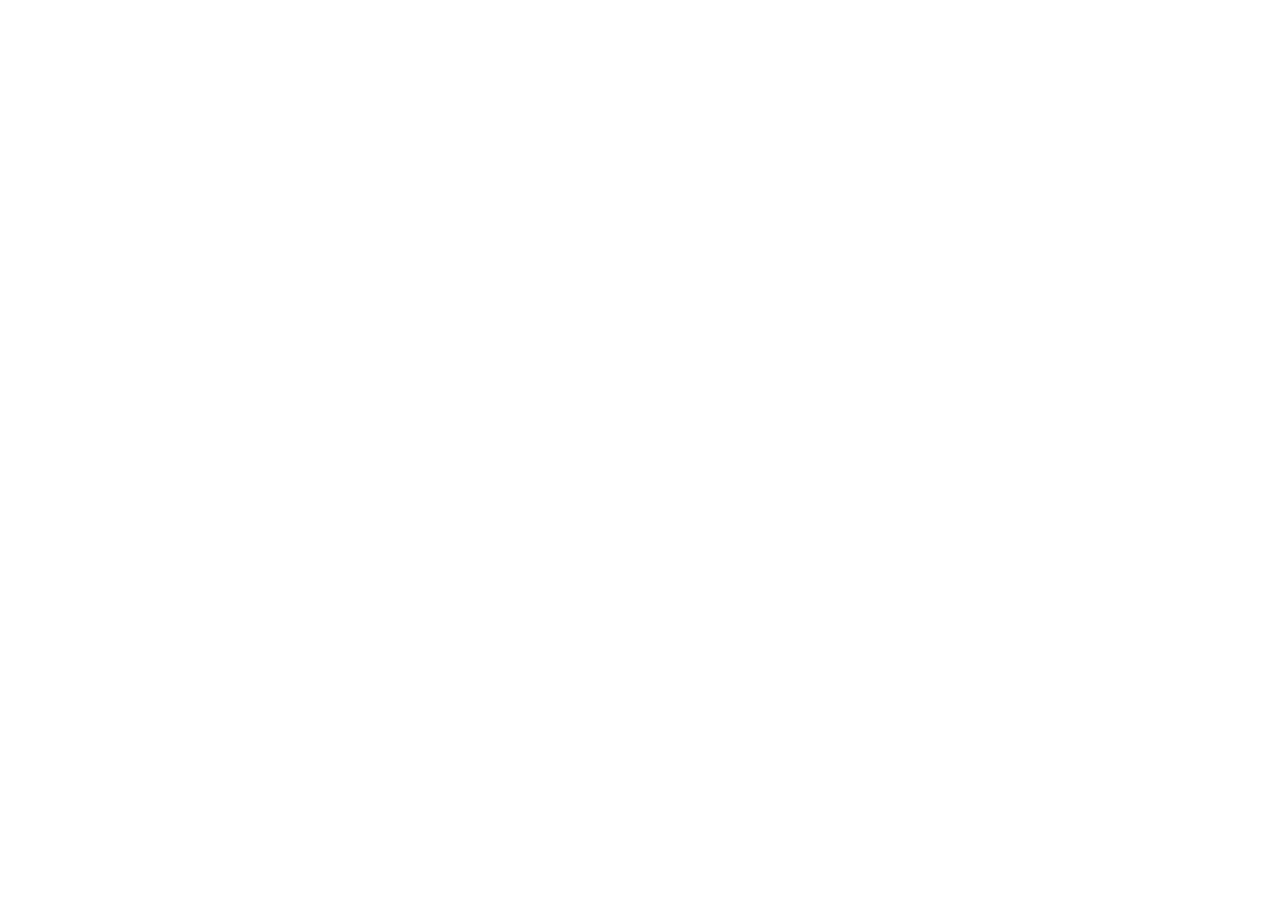
==== commit 7c70b683: "Publish board game laboratory" ====
--- a/index.html
+++ b/index.html
@@ -1,15 +1 @@
-<!doctype html>
-<html lang="zh-CN"><head>
-<meta charset="utf-8"><meta name="viewport" content="width=device-width,initial-scale=1"><meta name="description" content="路克球的桌游实验室：与AI开一局，把桌游策略拆开看。探索可在浏览器中游玩的桌游实验。"><meta name="theme-color" content="#f5f3ec"><title>路克球的桌游实验室</title><link rel="icon" href="assets/lab-mark.svg" type="image/svg+xml"><link rel="stylesheet" href="home.css?v=1">
-</head><body>
-<a class="skip-link" href="#experiments">跳到桌游列表</a>
-<header class="site-header wrap"><a class="brand" href="./" aria-label="路克球的桌游实验室主页"><img src="assets/lab-mark.svg" alt=""><span>路克球的桌游实验室<small>LUKEQIU · BOARD GAME LAB</small></span></a><nav aria-label="主导航"><a href="#experiments">桌游展架</a><a href="#about">关于实验室</a><a class="nav-play" href="game.html">开一局 <span aria-hidden="true">↗</span></a></nav></header>
-<main>
-<section class="hero wrap" aria-labelledby="hero-title"><div class="hero-copy"><p class="eyebrow"><span></span>好奇心入场，胜负心随意。</p><h1 id="hero-title">把桌游，<br>玩出<span class="accent">另一种可能。</span></h1><p class="intro">这里是路克球的桌游实验室。<br>和 AI 过招，把策略拆开看，也给下一款好玩的桌游留个位置。</p><div class="hero-actions"><a href="#experiments" class="button primary">探索桌游 <span aria-hidden="true">↓</span></a><a href="game.html" class="text-link">直接来一局 <span aria-hidden="true">↗</span></a></div><div class="hero-footnote"><span class="tiny-dice" aria-hidden="true">⚄</span>无需安装 · 无需登录 · 浏览器开玩</div></div>
-<div class="table-scene" aria-label="宝可梦璀璨宝石卡牌与精灵球组成的桌游桌面"><div class="scene-ring ring-one"></div><div class="scene-ring ring-two"></div><span class="scene-label">ON THE TABLE / 001</span><span class="orbit-label">让策略碰撞一点灵感。</span><div class="scene-card card-back"><img src="assets/cards/back-tier-1.jpg" alt="初级卡牌背面"></div><div class="scene-card card-front"><img src="assets/cards/pdf-t1-bulbasaur-01.jpg" alt="妙蛙种子卡牌"></div><div class="scene-card card-tall"><img src="assets/cards/pdf-legendary-mewtwo.jpg" alt="超梦卡牌"></div><img class="scene-ball ball-one" src="assets/balls/ball-red.png" alt="红球"><img class="scene-ball ball-two" src="assets/balls/ball-blue.png" alt="蓝球"><img class="scene-ball ball-three" src="assets/balls/ball-yellow.png" alt="黄球"><span class="scene-spark" aria-hidden="true">✳</span><div class="scene-note"><span class="status-dot"></span>第一张实验桌，已经摆好了。<span>YOUR MOVE.</span></div></div></section>
-<div class="principles"><div class="wrap"><span>人类的灵感 <b>×</b> AI 的计算</span><span>认真研究 <b>／</b> 轻松开玩</span><span>每一局，都是一次新实验 <b>✳</b></span></div></div>
-<section class="shelf wrap" id="experiments" aria-labelledby="shelf-title"><div class="section-heading"><div><p class="eyebrow">PICK YOUR NEXT EXPERIMENT</p><h2 id="shelf-title">今天，开哪一桌？</h2></div><p>从熟悉的规则里，发现不熟悉的选择。</p></div><div class="shelf-controls"><div class="filters" role="group" aria-label="按实验状态筛选"><button data-filter="all" aria-pressed="true">全部实验</button><button data-filter="live" aria-pressed="false">可以开玩 <span class="live-dot"></span></button><button data-filter="upcoming" aria-pressed="false">未来实验</button></div><label class="search"><span aria-hidden="true">⌕</span><input id="game-search" type="search" placeholder="找一款桌游…" aria-label="搜索桌游"></label></div><p id="results-note" class="sr-only" aria-live="polite"></p><div id="game-grid" class="game-grid"></div><div id="empty-state" class="empty-state" hidden><span aria-hidden="true">⌕</span><h3>这张桌子还没摆出来。</h3><p>换个关键词试试，或者看看全部实验。</p><button id="reset-filter" class="button secondary">查看全部实验</button></div><noscript><p>浏览器需启用 JavaScript 才能筛选实验。<a href="game.html">进入宝可梦璀璨宝石</a></p></noscript></section>
-<section class="about wrap" id="about" aria-labelledby="about-title"><div class="about-heading"><p class="eyebrow">A LITTLE CURIOUS. A LITTLE COMPETITIVE.</p><h2 id="about-title">不止“再来一局”。<br>也问问“为什么这一步”。</h2><p>把好玩的桌游、会思考的 AI 和关于策略的好奇心，放在同一张桌上。这就是这个小实验室想做的事。</p></div><div class="about-notes"><article><span>01 / PLAY</span><h3>先玩起来</h3><p>规则落在棋盘上才有意思。挑一款桌游，让 AI 陪你认真下完一局。</p></article><article><span>02 / EXPLORE</span><h3>把选择拆开看</h3><p>拿什么、留什么、放弃什么？从对局记录出发，琢磨直觉之外的策略。</p></article><article><span>03 / KEEP CURIOUS</span><h3>下一桌，继续实验</h3><p>这里不会只有一种桌游。新的规则、新的对手、新的问题，都可以有自己的位置。</p></article></div></section>
-</main><footer class="site-footer wrap"><a class="footer-brand" href="./"><img src="assets/lab-mark.svg" alt="">路克球的桌游实验室</a><p>胜负留在桌上，好奇心带走。</p><div><span>独立桌游实验 · 持续建设中</span><a href="ASSETS.md">素材与运行说明 ↗</a></div></footer>
-<dialog id="experiment-dialog" aria-labelledby="experiment-title"><div class="dialog-top"><span class="eyebrow">EXPERIMENT NOTES</span><button id="close-experiment" aria-label="关闭实验说明">×</button></div><h2 id="experiment-title"></h2><p id="experiment-description"></p><ul id="experiment-notes"></ul><a id="experiment-play" class="button primary" href="game.html">准备开局 <span aria-hidden="true">↗</span></a></dialog><script type="module" src="home.js?v=2"></script>
-</body></html>
+<!doctype html><html lang="zh-CN"><head><meta charset="utf-8"><meta name="viewport" content="width=device-width,initial-scale=1"><meta http-equiv="refresh" content="0;url=https://qiumh2323.github.io/boardgame-lab/"><link rel="canonical" href="https://qiumh2323.github.io/boardgame-lab/"><title>桌游实验室已搬家</title></head><body><p>桌游实验室已搬家，<a href="https://qiumh2323.github.io/boardgame-lab/">前往新主页</a>。</p><script>location.replace('https://qiumh2323.github.io/boardgame-lab/'+location.hash);</script></body></html>
